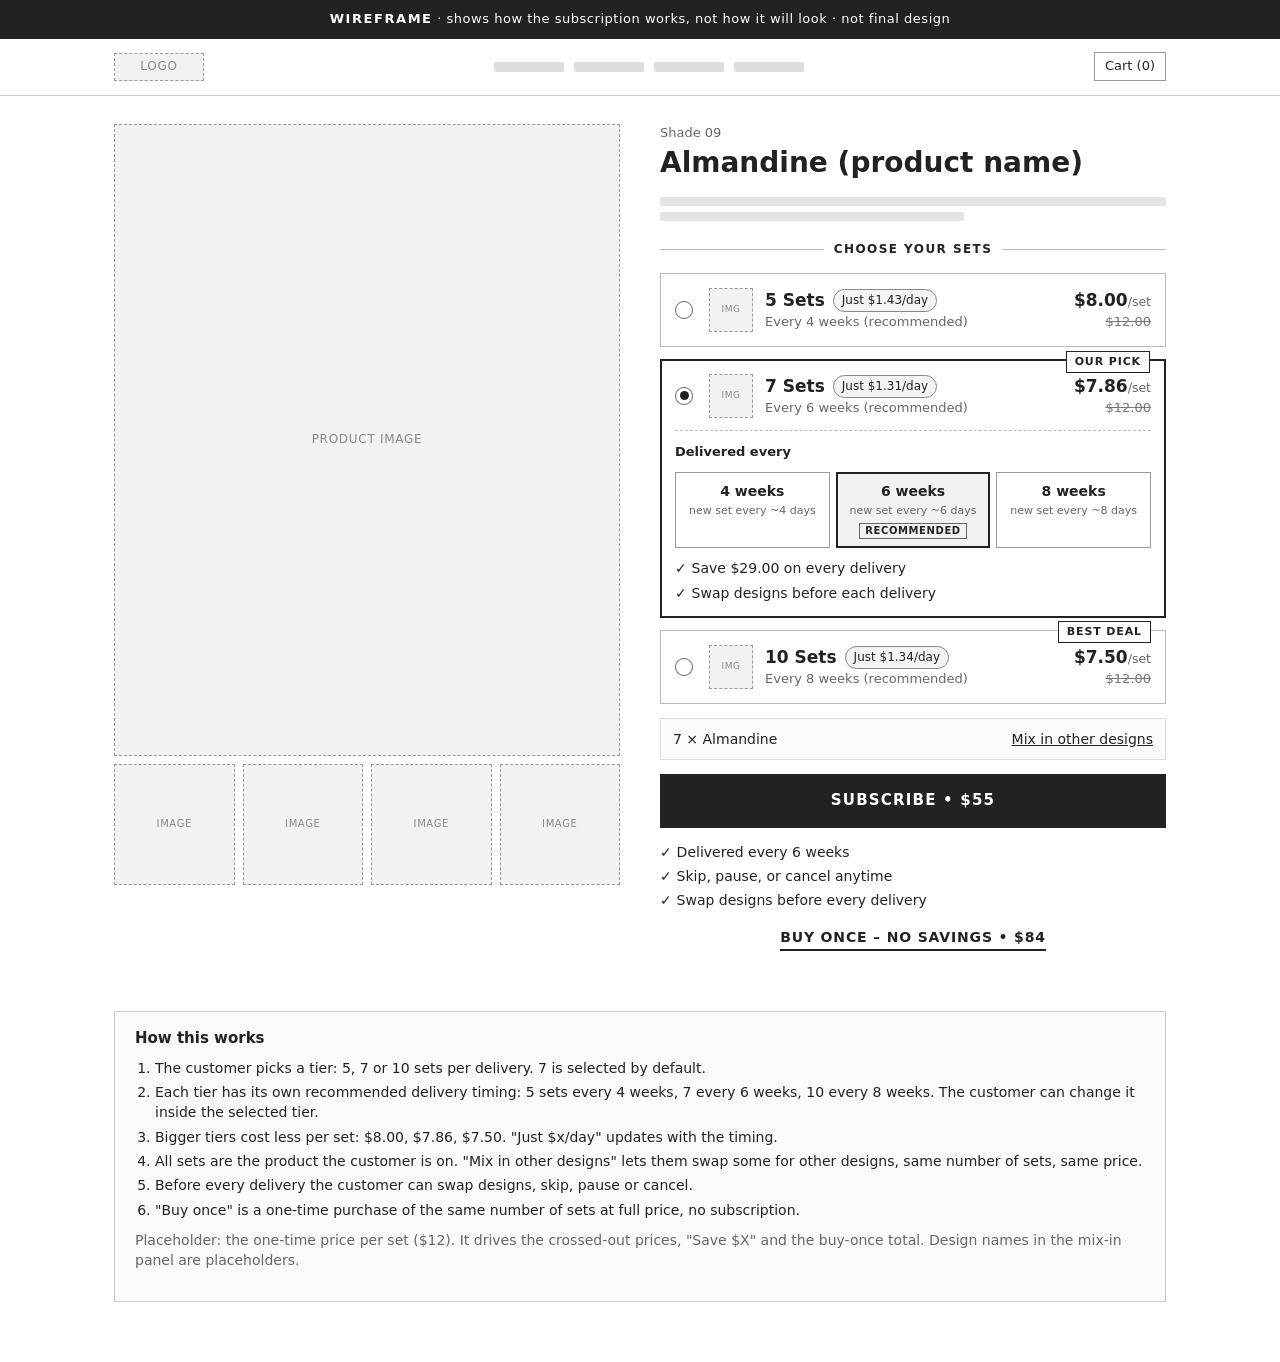
==== index.html @ c5d9d0dd "Subscription wireframe (product page)" ====
<!doctype html>
<html lang="en">
<head>
<meta charset="utf-8">
<meta name="viewport" content="width=device-width, initial-scale=1">
<title>WIREFRAME: Product page subscription (not final design)</title>
<style>
* { box-sizing: border-box; }
body { margin: 0; background: #fff; color: #222; font: 15px/1.45 system-ui, -apple-system, "Segoe UI", Roboto, Arial, sans-serif; }
button { font: inherit; color: inherit; }
.banner { background: #222; color: #fff; text-align: center; padding: 10px 16px; font-size: 13px; letter-spacing: .04em; }
.banner b { letter-spacing: .12em; }
.wrap { max-width: 1100px; margin: 0 auto; padding: 0 24px; }
.hdr { border-bottom: 1px solid #ccc; }
.hdr .wrap { display: flex; justify-content: space-between; align-items: center; height: 56px; }
.box { border: 1px dashed #999; background: #f2f2f2; color: #888; display: grid; place-items: center; font-size: 12px; text-transform: uppercase; letter-spacing: .06em; text-align: center; }
.logo { width: 90px; height: 28px; }
.navs { display: flex; gap: 10px; }
.navs span { width: 70px; height: 10px; background: #ddd; border-radius: 2px; }
.cart { border: 1px solid #999; padding: 4px 10px; font-size: 13px; }

.pdp { display: grid; grid-template-columns: 1fr 1fr; gap: 40px; padding: 28px 0 60px; align-items: start; }
@media (max-width: 860px) { .pdp { grid-template-columns: 1fr; } }
.gallery { display: grid; gap: 8px; }
.main { aspect-ratio: 4 / 5; }
.thumbs { display: grid; grid-template-columns: repeat(4, 1fr); gap: 8px; }
.thumbs .box { aspect-ratio: 1; font-size: 10px; }

.buy { display: grid; gap: 14px; }
.eyebrow { font-size: 13px; color: #666; }
h1 { font-size: 28px; margin: 0; font-weight: 600; }
.lines { display: grid; gap: 6px; }
.lines span { height: 9px; background: #e3e3e3; border-radius: 2px; }
.lines span:last-child { width: 60%; }

.sec { display: flex; align-items: center; gap: 10px; font-size: 12px; font-weight: 700; letter-spacing: .12em; text-transform: uppercase; margin-top: 6px; }
.sec::before, .sec::after { content: ""; flex: 1; height: 1px; background: #bbb; }

.tiers { display: grid; gap: 12px; }
.tier { position: relative; border: 1px solid #bbb; padding: 14px; cursor: pointer; background: #fff; }
.tier[aria-checked="true"] { border: 2px solid #222; padding: 13px; }
.row { display: grid; grid-template-columns: 22px 44px 1fr auto; gap: 12px; align-items: center; }
.radio { width: 18px; height: 18px; border: 1.5px solid #666; border-radius: 50%; display: grid; place-items: center; }
.tier[aria-checked="true"] .radio::after { content: ""; width: 9px; height: 9px; border-radius: 50%; background: #222; }
.thumb { width: 44px; height: 44px; font-size: 9px; }
.title { display: flex; flex-wrap: wrap; align-items: center; gap: 8px; }
.title b { font-size: 17px; }
.pill { font-size: 12px; border: 1px solid #888; padding: 2px 8px; border-radius: 99px; background: #f4f4f4; }
.sub { font-size: 13px; color: #666; }
.price { text-align: right; white-space: nowrap; }
.price b { font-size: 17px; }
.price small { color: #666; }
.price s { display: block; color: #777; font-size: 13px; }
.label { position: absolute; top: -10px; right: 14px; background: #fff; border: 1px solid #222; font-size: 11px; font-weight: 700; letter-spacing: .08em; text-transform: uppercase; padding: 2px 8px; }

.inner { display: none; margin-top: 12px; padding-top: 12px; border-top: 1px dashed #bbb; gap: 10px; }
.tier[aria-checked="true"] .inner { display: grid; }
.inner .lbl { font-size: 13px; font-weight: 600; }
.freqs { display: grid; grid-template-columns: repeat(3, 1fr); gap: 6px; }
.freqs button { border: 1px solid #999; background: #fff; padding: 8px 4px; cursor: pointer; display: grid; gap: 2px; align-content: start; font-size: 14px; font-weight: 600; }
.freqs button[aria-checked="true"] { border: 2px solid #222; background: #f2f2f2; padding: 7px 3px; }
.freqs small { font-size: 11px; font-weight: 400; color: #666; }
.freqs em { font-style: normal; font-size: 10px; font-weight: 700; text-transform: uppercase; letter-spacing: .06em; border: 1px solid #666; justify-self: center; padding: 0 5px; margin-top: 2px; }
.checks { list-style: none; margin: 0; padding: 0; display: grid; gap: 4px; font-size: 14px; }
.checks li::before, .after li::before { content: "✓  "; font-weight: 700; }

.designs { display: flex; justify-content: space-between; align-items: center; gap: 10px; flex-wrap: wrap; font-size: 14px; border: 1px solid #ddd; padding: 10px 12px; background: #fafafa; }
.link { background: none; border: 0; padding: 0; text-decoration: underline; cursor: pointer; font-size: 14px; }
.cta { width: 100%; background: #222; color: #fff; border: 0; padding: 16px; font-size: 15px; font-weight: 700; letter-spacing: .08em; text-transform: uppercase; cursor: pointer; }
.after { list-style: none; margin: 0; padding: 0; display: grid; gap: 4px; font-size: 14px; }
.once { justify-self: center; background: none; border: 0; border-bottom: 2px solid #222; padding: 2px 0; font-size: 14px; font-weight: 700; letter-spacing: .06em; text-transform: uppercase; cursor: pointer; }

/* notes for the client */
.notes { border: 1px solid #ccc; background: #fafafa; padding: 16px 20px; margin: 0 0 60px; font-size: 14px; }
.notes h2 { font-size: 15px; margin: 0 0 8px; }
.notes ol { margin: 0; padding-left: 20px; display: grid; gap: 4px; }
.notes .ph { color: #666; margin-top: 10px; }

/* mix-in panel */
.shade { position: fixed; inset: 0; background: rgba(0,0,0,.35); display: none; z-index: 10; }
.panel { position: fixed; top: 0; right: 0; bottom: 0; width: min(460px, 100%); background: #fff; border-left: 1px solid #999; z-index: 11; display: none; grid-template-rows: auto auto 1fr auto; grid-template-columns: minmax(0, 1fr); }
.open .shade { display: block; }
.open .panel { display: grid; }
.phead { display: flex; justify-content: space-between; align-items: center; padding: 14px 16px; border-bottom: 1px solid #ccc; }
.phead b { font-size: 17px; }
.x { border: 1px solid #999; background: #fff; width: 32px; height: 32px; cursor: pointer; }
.tray { padding: 12px 16px; border-bottom: 1px solid #ccc; display: grid; gap: 6px; font-size: 13px; color: #555; }
.slots { display: grid; gap: 8px 6px; grid-template-columns: repeat(5, minmax(0, 1fr)); }
.slot { display: grid; gap: 3px; min-width: 0; }
.slot .box { aspect-ratio: 1; font-size: 8px; }
.slot span { font-size: 11px; color: #222; text-align: center; white-space: nowrap; overflow: hidden; text-overflow: ellipsis; }
.slot.other .box { border-style: solid; border-color: #222; }
.slot.other span { font-weight: 700; }
.grid { overflow: auto; padding: 14px 16px; display: grid; grid-template-columns: repeat(3, minmax(0, 1fr)); gap: 10px; align-content: start; grid-auto-rows: max-content; }
.card { border: 1px solid #bbb; display: grid; min-width: 0; }
.card.on { border: 2px solid #222; }
.card .box { aspect-ratio: 1; border: 0; border-bottom: 1px dashed #999; font-size: 10px; }
.card .nm { font-size: 13px; font-weight: 600; padding: 6px 8px 0; }
.card .ctl { display: flex; justify-content: space-between; align-items: center; gap: 4px; padding: 6px 8px 8px; }
.card .ctl button { border: 1px solid #999; background: #fff; min-width: 28px; height: 28px; cursor: pointer; font-size: 12px; }
.card .ctl button.add { flex: 1; background: #222; color: #fff; border-color: #222; }
.card .ctl button:disabled { opacity: .35; cursor: not-allowed; }
.pfoot { padding: 12px 16px; border-top: 1px solid #ccc; }
.toast { position: fixed; left: 50%; bottom: 20px; transform: translateX(-50%); background: #222; color: #fff; padding: 10px 16px; font-size: 13px; display: none; z-index: 20; max-width: calc(100% - 32px); text-align: center; }
.toast.on { display: block; }
</style>
</head>
<body>

<div class="banner"><b>WIREFRAME</b> · shows how the subscription works, not how it will look · not final design</div>

<header class="hdr">
  <div class="wrap">
    <div class="box logo">Logo</div>
    <div class="navs"><span></span><span></span><span></span><span></span></div>
    <span class="cart" id="cart">Cart (0)</span>
  </div>
</header>

<main class="wrap">
  <div class="pdp">
    <div class="gallery">
      <div class="box main">Product image</div>
      <div class="thumbs"><div class="box">Image</div><div class="box">Image</div><div class="box">Image</div><div class="box">Image</div></div>
    </div>

    <div class="buy">
      <div>
        <div class="eyebrow">Shade 09</div>
        <h1>Almandine (product name)</h1>
      </div>
      <div class="lines"><span></span><span></span></div>

      <div class="sec">Choose your sets</div>
      <div class="tiers" id="tiers" role="radiogroup" aria-label="Sets per delivery"></div>

      <div class="designs">
        <span id="designsText">7 × Almandine</span>
        <button class="link" type="button" id="openMix">Mix in other designs</button>
      </div>

      <button class="cta" type="button" id="cta">Subscribe • $55</button>
      <ul class="after" id="after"></ul>
      <button class="once" type="button" id="once">Buy once – no savings • $84</button>
    </div>
  </div>

  <section class="notes">
    <h2>How this works</h2>
    <ol>
      <li>The customer picks a tier: 5, 7 or 10 sets per delivery. 7 is selected by default.</li>
      <li>Each tier has its own recommended delivery timing: 5 sets every 4 weeks, 7 every 6 weeks, 10 every 8 weeks. The customer can change it inside the selected tier.</li>
      <li>Bigger tiers cost less per set: $8.00, $7.86, $7.50. "Just $x/day" updates with the timing.</li>
      <li>All sets are the product the customer is on. "Mix in other designs" lets them swap some for other designs, same number of sets, same price.</li>
      <li>Before every delivery the customer can swap designs, skip, pause or cancel.</li>
      <li>"Buy once" is a one-time purchase of the same number of sets at full price, no subscription.</li>
    </ol>
    <p class="ph">Placeholder: the one-time price per set ($12). It drives the crossed-out prices, "Save $X" and the buy-once total. Design names in the mix-in panel are placeholders.</p>
  </section>
</main>

<div class="shade" id="shade"></div>
<aside class="panel" id="panel" aria-label="Mix in other designs">
  <div class="phead"><b id="ptitle">Your 7 sets</b><button class="x" type="button" id="closeMix" aria-label="Close">×</button></div>
  <div class="tray"><div class="slots" id="slots"></div><span id="pnote"></span></div>
  <div class="grid" id="grid"></div>
  <div class="pfoot"><button class="cta" type="button" id="done">Done</button></div>
</aside>
<div class="toast" id="toast" role="status" aria-live="polite"></div>

<script>
const ONE_SET = 12;   /* placeholder one-time price per set */
const TIERS = [
  { n: 5,  price: 40, suggest: 4 },
  { n: 7,  price: 55, suggest: 6, label: "Our pick" },
  { n: 10, price: 75, suggest: 8, label: "Best deal" },
];
const FREQS = [4, 6, 8];
const THIS = "this";
const DESIGNS = [{ id: THIS, name: "Almandine" }].concat(Array.from({ length: 11 }, (_, i) => ({ id: "d" + (i + 1), name: "Design " + (i + 1) })));
const byId = Object.fromEntries(DESIGNS.map(d => [d.id, d]));

const S = { n: 7, freqByN: { 5: 4, 7: 6, 10: 8 }, picks: { [THIS]: 7 } };
const $ = s => document.querySelector(s), $$ = s => [...document.querySelectorAll(s)];
const tier = () => TIERS.find(t => t.n === S.n);
const f = n => S.freqByN[n];
const usd = v => "$" + v.toFixed(2);
const usd0 = v => Number.isInteger(v) ? "$" + v : usd(v);
const count = () => Object.values(S.picks).reduce((a, b) => a + b, 0);
const mixed = () => Object.keys(S.picks).some(id => id !== THIS);

function fitPicks() {
  let diff = S.n - count();
  if (diff > 0) S.picks[THIS] = (S.picks[THIS] || 0) + diff;
  for (const id of Object.keys(S.picks).filter(id => id !== THIS).reverse().concat(THIS)) {
    while (diff < 0 && S.picks[id] > 0) { S.picks[id]--; diff++; }
    if (!S.picks[id]) delete S.picks[id];
  }
}

function render() {
  $("#tiers").innerHTML = TIERS.map(x => {
    const fr = f(x.n), on = x.n === S.n;
    return `<div class="tier" role="radio" tabindex="0" aria-checked="${on}" data-n="${x.n}">
      ${x.label ? `<span class="label">${x.label}</span>` : ""}
      <div class="row">
        <span class="radio"></span>
        <div class="box thumb">img</div>
        <div>
          <div class="title"><b>${x.n} Sets</b><span class="pill">Just ${usd(x.price / (fr * 7))}/day</span></div>
          <div class="sub">Every ${fr} weeks${fr === x.suggest ? " (recommended)" : ""}</div>
        </div>
        <div class="price"><b>${usd(x.price / x.n)}</b><small>/set</small><s>${usd(ONE_SET)}</s></div>
      </div>
      <div class="inner">
        <div class="lbl">Delivered every</div>
        <div class="freqs" role="radiogroup" aria-label="Delivery frequency">${FREQS.map(v => `<button type="button" role="radio" aria-checked="${v === fr}" data-f="${v}">${v} weeks<small>new set every ~${Math.round(v * 7 / x.n)} days</small>${v === x.suggest ? "<em>Recommended</em>" : ""}</button>`).join("")}</div>
        <ul class="checks"><li>Save ${usd(ONE_SET * x.n - x.price)} on every delivery</li><li>Swap designs before each delivery</li></ul>
      </div>
    </div>`;
  }).join("");
  $$(".tier").forEach(el => {
    const pick = () => { if (+el.dataset.n !== S.n) { S.n = +el.dataset.n; fitPicks(); render(); } };
    el.onclick = pick;
    el.onkeydown = e => { if ((e.key === "Enter" || e.key === " ") && e.target === el) { e.preventDefault(); pick(); } };
  });
  $$("[data-f]").forEach(b => b.onclick = e => { e.stopPropagation(); S.freqByN[S.n] = +b.dataset.f; render(); });

  $("#designsText").textContent = mixed() ? Object.entries(S.picks).map(([id, q]) => `${q} × ${byId[id].name}`).join(", ") : `${S.n} × Almandine`;
  $("#openMix").textContent = mixed() ? "Change designs" : "Mix in other designs";
  $("#cta").textContent = `Subscribe • ${usd0(tier().price)}`;
  $("#after").innerHTML = `<li>Delivered every ${f(S.n)} weeks</li><li>Skip, pause, or cancel anytime</li><li>Swap designs before every delivery</li>`;
  $("#once").textContent = `Buy once – no savings • ${usd0(ONE_SET * S.n)}`;
  renderPanel();
}

function renderPanel() {
  const flat = Object.entries(S.picks).flatMap(([id, q]) => Array(q).fill(id));
  $("#slots").style.setProperty("--n", S.n);
  $("#slots").innerHTML = flat.map(id => `<div class="slot ${id === THIS ? "" : "other"}" title="${byId[id].name}"><div class="box">img</div><span>${byId[id].name}</span></div>`).join("");
  $("#ptitle").textContent = `Your ${S.n} sets`;
  $("#pnote").textContent = `Swap some Almandine for other designs. Still ${S.n} sets, same price.`;
  $("#done").textContent = `Done • ${S.n} sets, ${usd0(tier().price)}`;
  const left = S.picks[THIS] || 0;
  $("#grid").innerHTML = DESIGNS.map(d => {
    const q = S.picks[d.id] || 0;
    const ctl = d.id === THIS
      ? `<span style="font-size:11px;color:#666">This product · fills the rest (${q})</span>`
      : q ? `<button type="button" data-m="${d.id}" aria-label="Remove one">−</button><b>${q}</b><button type="button" data-p="${d.id}" ${left ? "" : "disabled"} aria-label="Add one">+</button>`
          : `<button type="button" class="add" data-p="${d.id}" ${left ? "" : "disabled"}>Swap in</button>`;
    return `<div class="card ${q ? "on" : ""}"><div class="box">Design image</div><div class="nm">${d.name}</div><div class="ctl">${ctl}</div></div>`;
  }).join("");
  $$("[data-p]").forEach(b => b.onclick = () => { if (S.picks[THIS] > 0) { S.picks[THIS]--; if (!S.picks[THIS]) delete S.picks[THIS]; S.picks[b.dataset.p] = (S.picks[b.dataset.p] || 0) + 1; render(); } });
  $$("[data-m]").forEach(b => b.onclick = () => { const id = b.dataset.m; S.picks[id]--; if (!S.picks[id]) delete S.picks[id]; S.picks[THIS] = (S.picks[THIS] || 0) + 1; render(); });
}

const open = () => document.body.classList.add("open"), close = () => document.body.classList.remove("open");
$("#openMix").onclick = open; $("#closeMix").onclick = close; $("#shade").onclick = close; $("#done").onclick = close;
document.addEventListener("keydown", e => { if (e.key === "Escape") close(); });

let tt; const toast = m => { const t = $("#toast"); t.textContent = m; t.classList.add("on"); clearTimeout(tt); tt = setTimeout(() => t.classList.remove("on"), 3000); };
$("#cta").onclick = () => { $("#cart").textContent = "Cart (1)"; toast(`Subscription added: ${$("#designsText").textContent}, every ${f(S.n)} weeks, ${usd0(tier().price)} per delivery.`); };
$("#once").onclick = () => { $("#cart").textContent = "Cart (1)"; toast(`One-time purchase added: ${S.n} sets, ${usd0(ONE_SET * S.n)}.`); };

render();
</script>
</body>
</html>
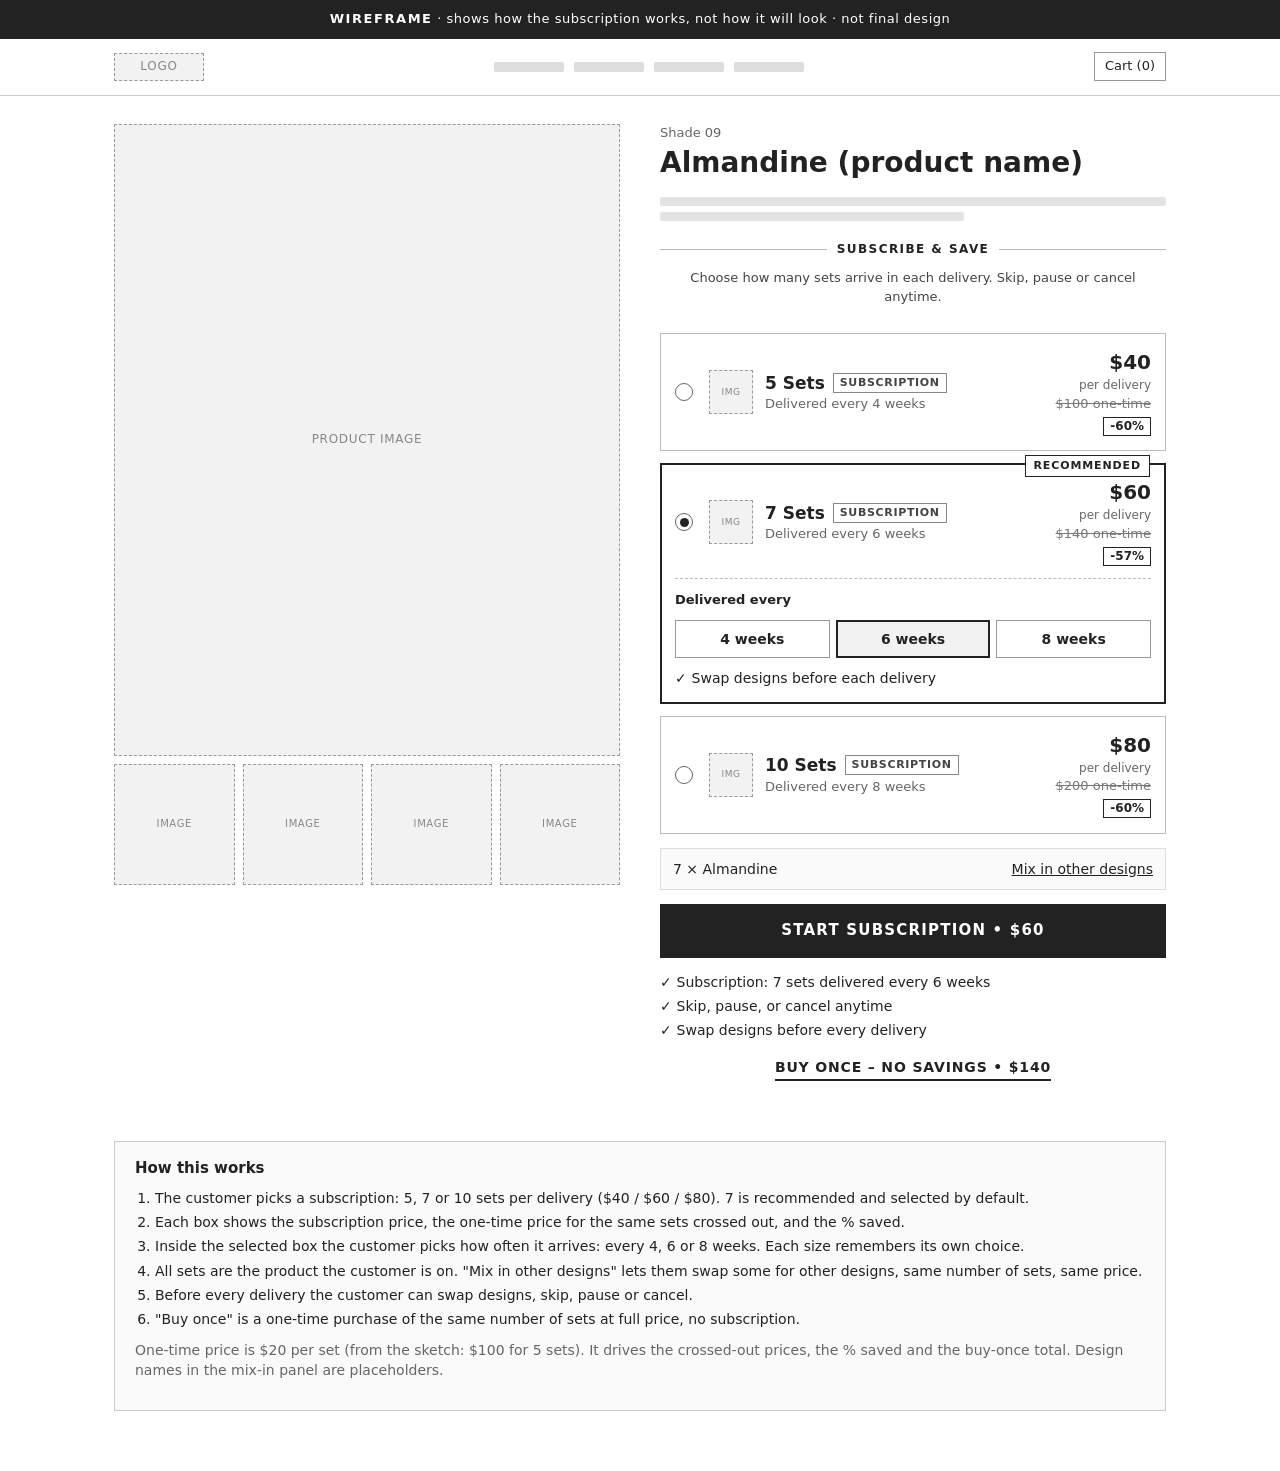
==== commit ee0dc439: "Apply client feedback: bundle totals with one-time price and % off, recommended on 7 sets, clearer s" ====
--- a/index.html
+++ b/index.html
@@ -48,9 +48,13 @@
 .pill { font-size: 12px; border: 1px solid #888; padding: 2px 8px; border-radius: 99px; background: #f4f4f4; }
 .sub { font-size: 13px; color: #666; }
 .price { text-align: right; white-space: nowrap; }
-.price b { font-size: 17px; }
+.price b { font-size: 20px; }
 .price small { color: #666; }
 .price s { display: block; color: #777; font-size: 13px; }
+.price .per { display: block; font-size: 12px; color: #666; }
+.off { display: inline-block; margin-top: 3px; font-size: 12px; font-weight: 700; border: 1px solid #222; padding: 0 6px; }
+.subnote { font-size: 13px; color: #444; text-align: center; margin-top: -4px; }
+.tag { font-size: 11px; font-weight: 700; letter-spacing: .06em; text-transform: uppercase; border: 1px solid #888; padding: 1px 6px; color: #444; }
 .label { position: absolute; top: -10px; right: 14px; background: #fff; border: 1px solid #222; font-size: 11px; font-weight: 700; letter-spacing: .08em; text-transform: uppercase; padding: 2px 8px; }
 
 .inner { display: none; margin-top: 12px; padding-top: 12px; border-top: 1px dashed #bbb; gap: 10px; }
@@ -131,7 +135,8 @@
       </div>
       <div class="lines"><span></span><span></span></div>
 
-      <div class="sec">Choose your sets</div>
+      <div class="sec">Subscribe &amp; save</div>
+      <p class="subnote">Choose how many sets arrive in each delivery. Skip, pause or cancel anytime.</p>
       <div class="tiers" id="tiers" role="radiogroup" aria-label="Sets per delivery"></div>
 
       <div class="designs">
@@ -139,23 +144,23 @@
         <button class="link" type="button" id="openMix">Mix in other designs</button>
       </div>
 
-      <button class="cta" type="button" id="cta">Subscribe • $55</button>
+      <button class="cta" type="button" id="cta">Start subscription • $60</button>
       <ul class="after" id="after"></ul>
-      <button class="once" type="button" id="once">Buy once – no savings • $84</button>
+      <button class="once" type="button" id="once">Buy once – no savings • $140</button>
     </div>
   </div>
 
   <section class="notes">
     <h2>How this works</h2>
     <ol>
-      <li>The customer picks a tier: 5, 7 or 10 sets per delivery. 7 is selected by default.</li>
-      <li>Each tier has its own recommended delivery timing: 5 sets every 4 weeks, 7 every 6 weeks, 10 every 8 weeks. The customer can change it inside the selected tier.</li>
-      <li>Bigger tiers cost less per set: $8.00, $7.86, $7.50. "Just $x/day" updates with the timing.</li>
+      <li>The customer picks a subscription: 5, 7 or 10 sets per delivery ($40 / $60 / $80). 7 is recommended and selected by default.</li>
+      <li>Each box shows the subscription price, the one-time price for the same sets crossed out, and the % saved.</li>
+      <li>Inside the selected box the customer picks how often it arrives: every 4, 6 or 8 weeks. Each size remembers its own choice.</li>
       <li>All sets are the product the customer is on. "Mix in other designs" lets them swap some for other designs, same number of sets, same price.</li>
       <li>Before every delivery the customer can swap designs, skip, pause or cancel.</li>
       <li>"Buy once" is a one-time purchase of the same number of sets at full price, no subscription.</li>
     </ol>
-    <p class="ph">Placeholder: the one-time price per set ($12). It drives the crossed-out prices, "Save $X" and the buy-once total. Design names in the mix-in panel are placeholders.</p>
+    <p class="ph">One-time price is $20 per set (from the sketch: $100 for 5 sets). It drives the crossed-out prices, the % saved and the buy-once total. Design names in the mix-in panel are placeholders.</p>
   </section>
 </main>
 
@@ -169,11 +174,11 @@
 <div class="toast" id="toast" role="status" aria-live="polite"></div>
 
 <script>
-const ONE_SET = 12;   /* placeholder one-time price per set */
+const ONE_SET = 20;   /* one-time price per set */
 const TIERS = [
-  { n: 5,  price: 40, suggest: 4 },
-  { n: 7,  price: 55, suggest: 6, label: "Our pick" },
-  { n: 10, price: 75, suggest: 8, label: "Best deal" },
+  { n: 5,  price: 40 },
+  { n: 7,  price: 60, label: "Recommended" },
+  { n: 10, price: 80 },
 ];
 const FREQS = [4, 6, 8];
 const THIS = "this";
@@ -207,15 +212,15 @@
         <span class="radio"></span>
         <div class="box thumb">img</div>
         <div>
-          <div class="title"><b>${x.n} Sets</b><span class="pill">Just ${usd(x.price / (fr * 7))}/day</span></div>
-          <div class="sub">Every ${fr} weeks${fr === x.suggest ? " (recommended)" : ""}</div>
+          <div class="title"><b>${x.n} Sets</b><span class="tag">Subscription</span></div>
+          <div class="sub">Delivered every ${fr} weeks</div>
         </div>
-        <div class="price"><b>${usd(x.price / x.n)}</b><small>/set</small><s>${usd(ONE_SET)}</s></div>
+        <div class="price"><b>${usd0(x.price)}</b><span class="per">per delivery</span><s>${usd0(ONE_SET * x.n)} one-time</s><span class="off">-${Math.round((1 - x.price / (ONE_SET * x.n)) * 100)}%</span></div>
       </div>
       <div class="inner">
         <div class="lbl">Delivered every</div>
-        <div class="freqs" role="radiogroup" aria-label="Delivery frequency">${FREQS.map(v => `<button type="button" role="radio" aria-checked="${v === fr}" data-f="${v}">${v} weeks<small>new set every ~${Math.round(v * 7 / x.n)} days</small>${v === x.suggest ? "<em>Recommended</em>" : ""}</button>`).join("")}</div>
-        <ul class="checks"><li>Save ${usd(ONE_SET * x.n - x.price)} on every delivery</li><li>Swap designs before each delivery</li></ul>
+        <div class="freqs" role="radiogroup" aria-label="Delivery frequency">${FREQS.map(v => `<button type="button" role="radio" aria-checked="${v === fr}" data-f="${v}">${v} weeks</button>`).join("")}</div>
+        <ul class="checks"><li>Swap designs before each delivery</li></ul>
       </div>
     </div>`;
   }).join("");
@@ -228,8 +233,8 @@
 
   $("#designsText").textContent = mixed() ? Object.entries(S.picks).map(([id, q]) => `${q} × ${byId[id].name}`).join(", ") : `${S.n} × Almandine`;
   $("#openMix").textContent = mixed() ? "Change designs" : "Mix in other designs";
-  $("#cta").textContent = `Subscribe • ${usd0(tier().price)}`;
-  $("#after").innerHTML = `<li>Delivered every ${f(S.n)} weeks</li><li>Skip, pause, or cancel anytime</li><li>Swap designs before every delivery</li>`;
+  $("#cta").textContent = `Start subscription • ${usd0(tier().price)}`;
+  $("#after").innerHTML = `<li>Subscription: ${S.n} sets delivered every ${f(S.n)} weeks</li><li>Skip, pause, or cancel anytime</li><li>Swap designs before every delivery</li>`;
   $("#once").textContent = `Buy once – no savings • ${usd0(ONE_SET * S.n)}`;
   renderPanel();
 }
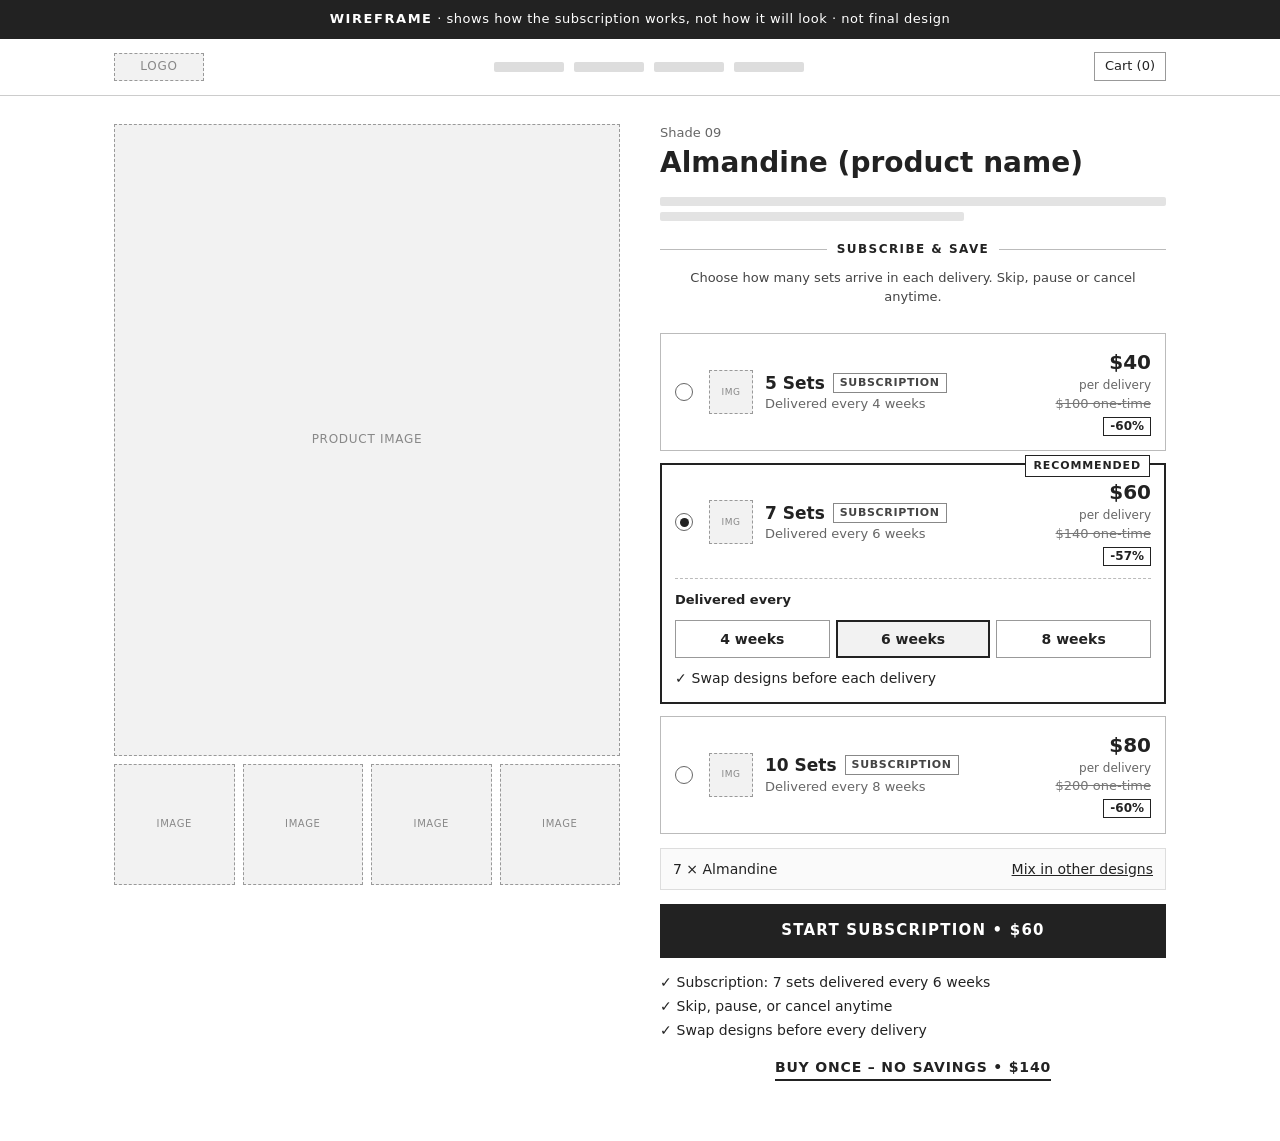
==== commit a4010bf1: "Remove 'How this works' notes" ====
--- a/index.html
+++ b/index.html
@@ -150,18 +150,6 @@
     </div>
   </div>
 
-  <section class="notes">
-    <h2>How this works</h2>
-    <ol>
-      <li>The customer picks a subscription: 5, 7 or 10 sets per delivery ($40 / $60 / $80). 7 is recommended and selected by default.</li>
-      <li>Each box shows the subscription price, the one-time price for the same sets crossed out, and the % saved.</li>
-      <li>Inside the selected box the customer picks how often it arrives: every 4, 6 or 8 weeks. Each size remembers its own choice.</li>
-      <li>All sets are the product the customer is on. "Mix in other designs" lets them swap some for other designs, same number of sets, same price.</li>
-      <li>Before every delivery the customer can swap designs, skip, pause or cancel.</li>
-      <li>"Buy once" is a one-time purchase of the same number of sets at full price, no subscription.</li>
-    </ol>
-    <p class="ph">One-time price is $20 per set (from the sketch: $100 for 5 sets). It drives the crossed-out prices, the % saved and the buy-once total. Design names in the mix-in panel are placeholders.</p>
-  </section>
 </main>
 
 <div class="shade" id="shade"></div>
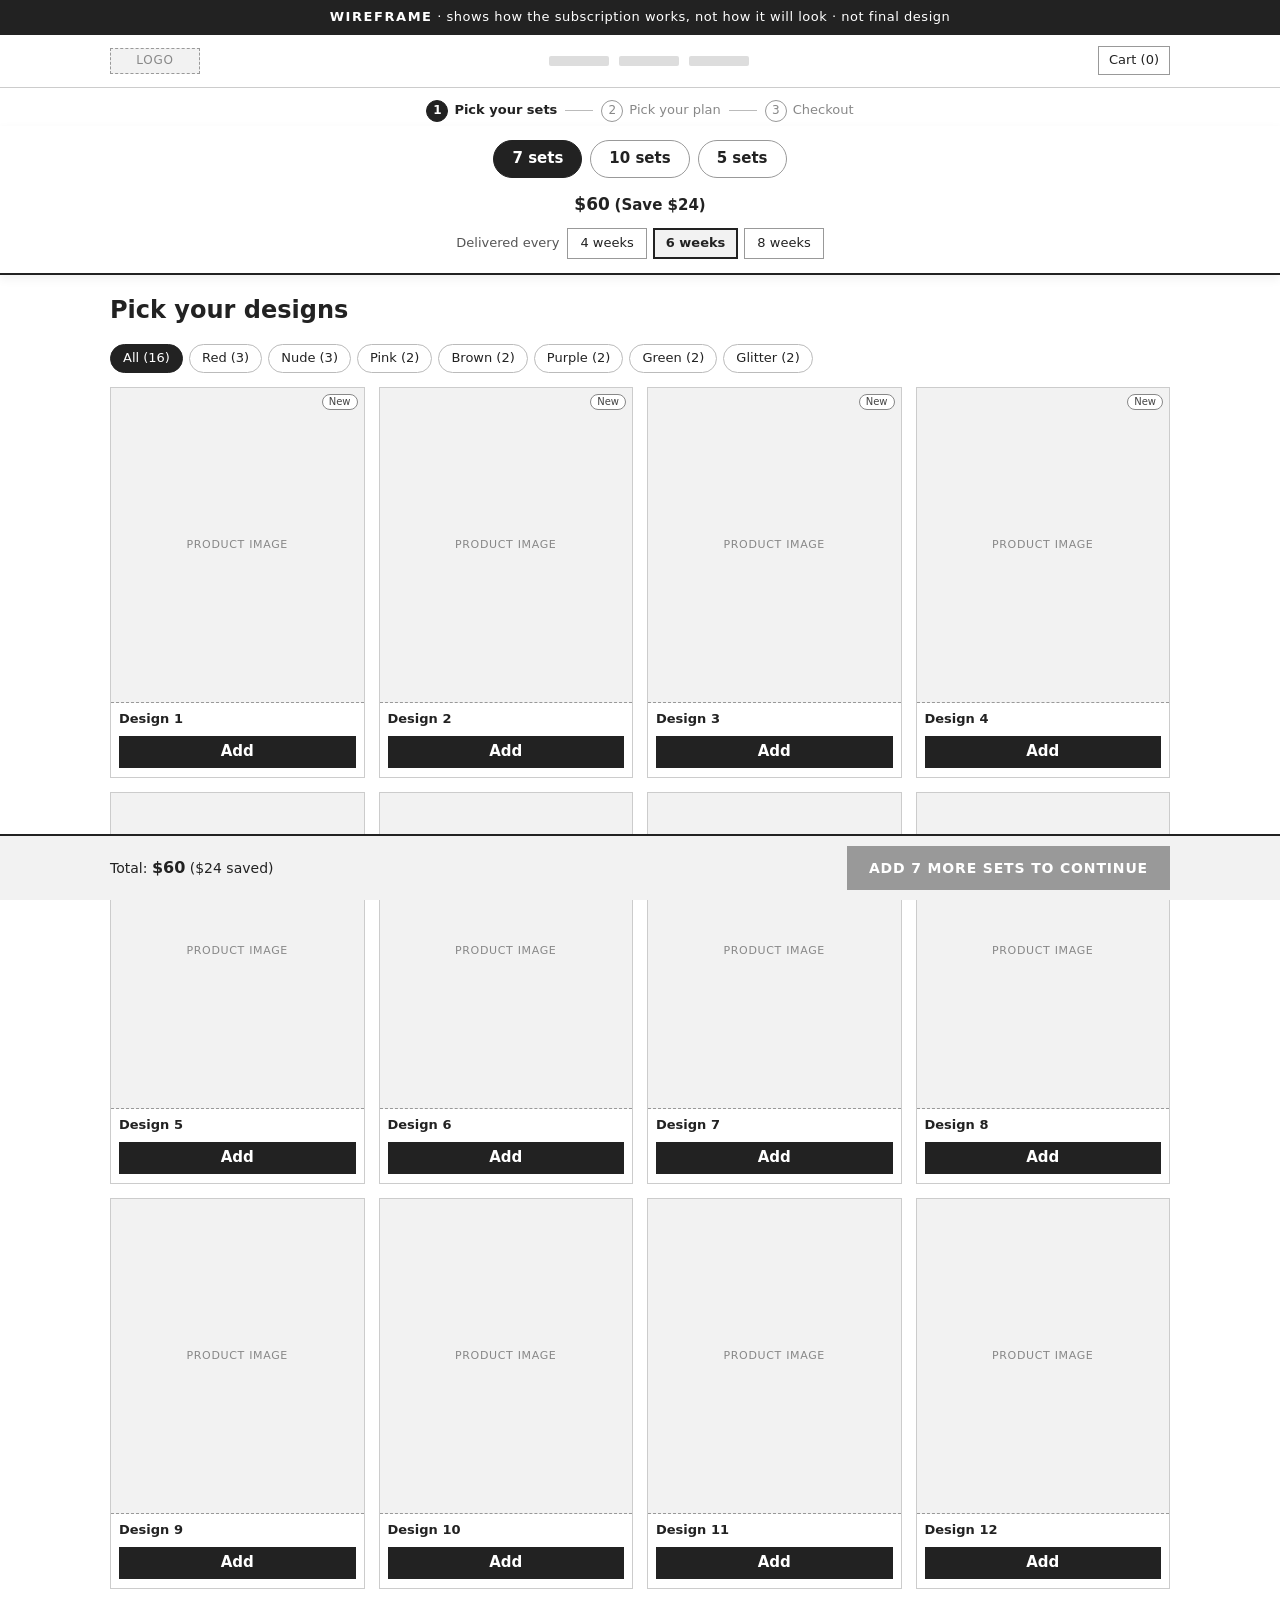
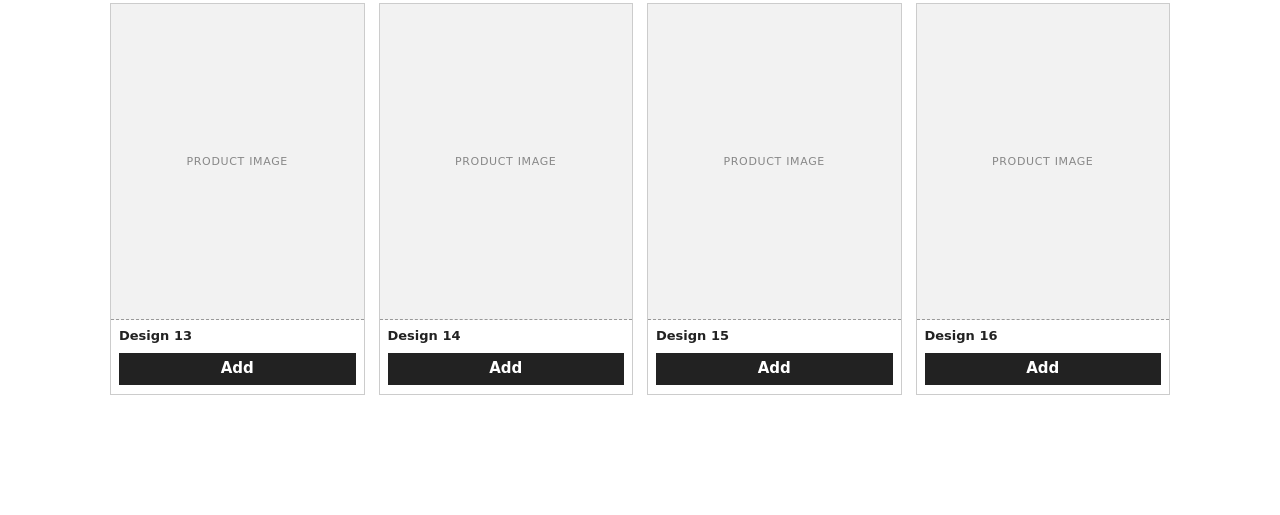
==== commit 7e27d28c: "Subscription flow v2: all designs grid with sticky set picker, then plan step Co-Authored-By: Claude" ====
--- a/index.html
+++ b/index.html
@@ -3,110 +3,137 @@
 <head>
 <meta charset="utf-8">
 <meta name="viewport" content="width=device-width, initial-scale=1">
-<title>WIREFRAME: Product page subscription (not final design)</title>
+<title>WIREFRAME: Subscription flow (not final design)</title>
 <style>
 * { box-sizing: border-box; }
 body { margin: 0; background: #fff; color: #222; font: 15px/1.45 system-ui, -apple-system, "Segoe UI", Roboto, Arial, sans-serif; }
 button { font: inherit; color: inherit; }
-.banner { background: #222; color: #fff; text-align: center; padding: 10px 16px; font-size: 13px; letter-spacing: .04em; }
+.banner { background: #222; color: #fff; text-align: center; padding: 8px 16px; font-size: 13px; letter-spacing: .04em; }
 .banner b { letter-spacing: .12em; }
-.wrap { max-width: 1100px; margin: 0 auto; padding: 0 24px; }
-.hdr { border-bottom: 1px solid #ccc; }
-.hdr .wrap { display: flex; justify-content: space-between; align-items: center; height: 56px; }
+.wrap { max-width: 1100px; margin: 0 auto; padding: 0 20px; }
+.hdr { border-bottom: 1px solid #ccc; background: #fff; }
+.hdr .wrap { display: flex; justify-content: space-between; align-items: center; height: 52px; gap: 12px; }
 .box { border: 1px dashed #999; background: #f2f2f2; color: #888; display: grid; place-items: center; font-size: 12px; text-transform: uppercase; letter-spacing: .06em; text-align: center; }
-.logo { width: 90px; height: 28px; }
+.logo { width: 90px; height: 26px; }
 .navs { display: flex; gap: 10px; }
-.navs span { width: 70px; height: 10px; background: #ddd; border-radius: 2px; }
+.navs span { width: 60px; height: 10px; background: #ddd; border-radius: 2px; }
+@media (max-width: 600px) { .navs { display: none; } }
 .cart { border: 1px solid #999; padding: 4px 10px; font-size: 13px; }
 
-.pdp { display: grid; grid-template-columns: 1fr 1fr; gap: 40px; padding: 28px 0 60px; align-items: start; }
-@media (max-width: 860px) { .pdp { grid-template-columns: 1fr; } }
-.gallery { display: grid; gap: 8px; }
-.main { aspect-ratio: 4 / 5; }
-.thumbs { display: grid; grid-template-columns: repeat(4, 1fr); gap: 8px; }
-.thumbs .box { aspect-ratio: 1; font-size: 10px; }
-
-.buy { display: grid; gap: 14px; }
-.eyebrow { font-size: 13px; color: #666; }
-h1 { font-size: 28px; margin: 0; font-weight: 600; }
-.lines { display: grid; gap: 6px; }
-.lines span { height: 9px; background: #e3e3e3; border-radius: 2px; }
-.lines span:last-child { width: 60%; }
-
-.sec { display: flex; align-items: center; gap: 10px; font-size: 12px; font-weight: 700; letter-spacing: .12em; text-transform: uppercase; margin-top: 6px; }
-.sec::before, .sec::after { content: ""; flex: 1; height: 1px; background: #bbb; }
-
-.tiers { display: grid; gap: 12px; }
-.tier { position: relative; border: 1px solid #bbb; padding: 14px; cursor: pointer; background: #fff; }
-.tier[aria-checked="true"] { border: 2px solid #222; padding: 13px; }
-.row { display: grid; grid-template-columns: 22px 44px 1fr auto; gap: 12px; align-items: center; }
+
+.steps { display: flex; justify-content: center; gap: 8px; padding: 12px 0 4px; font-size: 13px; color: #888; }
+.steps span { display: flex; align-items: center; gap: 6px; }
+.steps span + span::before { content: ""; width: 28px; height: 1px; background: #bbb; margin-right: 2px; }
+.steps i { font-style: normal; width: 22px; height: 22px; border: 1px solid #999; border-radius: 50%; display: grid; place-items: center; font-size: 12px; }
+.steps .on { color: #222; font-weight: 700; }
+.steps .on i { background: #222; color: #fff; border-color: #222; }
+.steps .done i { background: #ddd; }
+
+
+.picker { position: sticky; top: 0; z-index: 5; background: #fff; border-bottom: 2px solid #222; box-shadow: 0 4px 10px rgba(0,0,0,.06); }
+.picker .wrap { display: grid; gap: 12px; padding-top: 14px; padding-bottom: 14px; }
+.tabs { display: flex; justify-content: center; gap: 8px; }
+.tabs button { position: relative; border: 1px solid #999; background: #fff; border-radius: 99px; padding: 7px 18px; cursor: pointer; font-weight: 600; }
+.tabs button[aria-checked="true"] { background: #222; color: #fff; border-color: #222; }
+.pline { text-align: center; font-size: 15px; margin-top: 2px; }
+.pline b { font-size: 17px; }
+.pline .save { font-weight: 700; }
+.mid { display: flex; justify-content: center; align-items: center; gap: 16px; }
+.freqs { display: flex; gap: 6px; align-items: center; flex: none; }
+.freqs .lbl { font-size: 13px; color: #555; margin-right: 2px; }
+.freqs button { border: 1px solid #999; background: #fff; padding: 5px 12px; cursor: pointer; font-size: 13px; }
+.freqs button[aria-checked="true"] { border: 2px solid #222; background: #f2f2f2; padding: 4px 11px; font-weight: 700; }
+.slots { display: flex; flex-wrap: wrap; justify-content: center; gap: 12px; }
+@media (max-width: 700px) {
+  .slots { display: grid; grid-template-columns: repeat(var(--cols), minmax(0, 1fr)); gap: 5px; }
+  .slot { width: auto; }
+  .slot .sq { width: 100%; height: auto; aspect-ratio: 1; }
+  .mid { justify-content: center; }
+  .picker .wrap { gap: 7px; padding-top: 10px; padding-bottom: 8px; }
+  .tabs button { padding: 5px 14px; }
+  .freqs { justify-content: center; }
+  .freqs button { padding: 4px 9px; }
+  .freqs button[aria-checked="true"] { padding: 3px 8px; }
+  .steps { font-size: 12px; gap: 4px; }
+  .steps span + span::before { width: 12px; }
+}
+.slot { display: grid; gap: 4px; width: 64px; min-width: 0; }
+.slot .sq { position: relative; width: 64px; height: 64px; border: 1px dashed #999; background: #fafafa; display: grid; place-items: center; font-size: 20px; color: #999; }
+.slot.full .sq { border: 1px solid #222; background: #e9e9e9; color: #555; font-size: 9px; text-transform: uppercase; letter-spacing: .04em; cursor: pointer; }
+.slot .rm { position: absolute; top: -7px; right: -7px; width: 18px; height: 18px; border-radius: 50%; border: 1px solid #222; background: #fff; font-size: 11px; line-height: 1; display: grid; place-items: center; padding: 0; cursor: pointer; }
+.slot span { font-size: 11px; text-align: center; white-space: nowrap; overflow: hidden; text-overflow: ellipsis; color: #666; }
+.slot.full span { color: #222; font-weight: 600; }
+.slot.pop .sq { outline: 3px solid #222; outline-offset: 1px; }
+
+
+.intro { padding: 18px 0 6px; }
+.intro h1 { margin: 0; font-size: 24px; font-weight: 600; }
+.intro p { margin: 2px 0 0; color: #666; font-size: 14px; }
+.filters { display: flex; gap: 6px; flex-wrap: wrap; padding: 10px 0 14px; }
+.filters button { border: 1px solid #bbb; background: #fff; border-radius: 99px; padding: 4px 12px; font-size: 13px; cursor: pointer; }
+.filters button[aria-pressed="true"] { border-color: #222; background: #222; color: #fff; }
+.grid { display: grid; grid-template-columns: repeat(4, minmax(0, 1fr)); gap: 14px; padding-bottom: 120px; }
+@media (max-width: 700px) { .grid { grid-template-columns: repeat(2, minmax(0, 1fr)); gap: 10px; } }
+.card { border: 1px solid #ccc; display: grid; min-width: 0; }
+.card .img { position: relative; aspect-ratio: 4 / 5; border: 0; border-bottom: 1px dashed #999; font-size: 11px; padding: 6px; }
+.card .img .b { display: block; }
+.card .img .h { display: none; }
+.card:hover .img .b { display: none; }
+.card:hover .img .h { display: block; }
+.card .new { position: absolute; top: 6px; right: 6px; font-size: 10px; border: 1px solid #888; background: #fff; padding: 0 6px; border-radius: 99px; text-transform: none; letter-spacing: 0; color: #444; }
+.card .nm { font-size: 13px; font-weight: 600; padding: 7px 8px 0; }
+.card .ctl { display: flex; justify-content: space-between; align-items: center; gap: 4px; padding: 7px 8px 9px; }
+.card .ctl button { border: 1px solid #999; background: #fff; min-width: 34px; height: 32px; cursor: pointer; }
+.card .ctl button.add { flex: 1; background: #222; color: #fff; border-color: #222; font-weight: 600; }
+.card .ctl button:disabled { opacity: .35; cursor: not-allowed; }
+
+
+.bar { position: fixed; left: 0; right: 0; bottom: 0; z-index: 6; background: #f2f2f2; border-top: 2px solid #222; }
+.bar .wrap { display: flex; justify-content: space-between; align-items: center; gap: 12px; height: 64px; }
+.bar .tot { font-size: 14px; }
+.bar .tot b { font-size: 16px; }
+.btn { background: #222; color: #fff; border: 0; padding: 12px 22px; font-weight: 700; letter-spacing: .06em; text-transform: uppercase; cursor: pointer; font-size: 14px; }
+.btn:disabled { background: #999; cursor: not-allowed; }
+.btn.ghost { background: #fff; color: #222; border: 1px solid #222; }
+
+
+.plan { max-width: 620px; margin: 0 auto; padding: 18px 20px 120px; display: grid; gap: 14px; }
+.plan h1 { text-align: center; font-size: 24px; margin: 0; font-weight: 600; }
+.opt { position: relative; border: 1px solid #bbb; padding: 14px; cursor: pointer; background: #fff; display: grid; gap: 12px; }
+.opt[aria-checked="true"] { border: 2px solid #222; padding: 13px; }
+.opt .label { position: absolute; top: -10px; right: 14px; background: #fff; border: 1px solid #222; font-size: 11px; font-weight: 700; letter-spacing: .08em; text-transform: uppercase; padding: 2px 8px; }
+.orow { display: grid; grid-template-columns: 22px 44px 1fr auto; gap: 12px; align-items: center; }
 .radio { width: 18px; height: 18px; border: 1.5px solid #666; border-radius: 50%; display: grid; place-items: center; }
-.tier[aria-checked="true"] .radio::after { content: ""; width: 9px; height: 9px; border-radius: 50%; background: #222; }
+.opt[aria-checked="true"] .radio::after { content: ""; width: 9px; height: 9px; border-radius: 50%; background: #222; }
 .thumb { width: 44px; height: 44px; font-size: 9px; }
-.title { display: flex; flex-wrap: wrap; align-items: center; gap: 8px; }
-.title b { font-size: 17px; }
-.pill { font-size: 12px; border: 1px solid #888; padding: 2px 8px; border-radius: 99px; background: #f4f4f4; }
+.ttl { display: flex; flex-wrap: wrap; align-items: center; gap: 8px; }
+.ttl b { font-size: 17px; }
+.tag { font-size: 11px; font-weight: 700; letter-spacing: .06em; text-transform: uppercase; border: 1px solid #888; padding: 1px 6px; color: #444; }
 .sub { font-size: 13px; color: #666; }
-.price { text-align: right; white-space: nowrap; }
+.price { text-align: right; white-space: nowrap; display: grid; gap: 3px; justify-items: end; }
 .price b { font-size: 20px; }
-.price small { color: #666; }
-.price s { display: block; color: #777; font-size: 13px; }
-.price .per { display: block; font-size: 12px; color: #666; }
-.off { display: inline-block; margin-top: 3px; font-size: 12px; font-weight: 700; border: 1px solid #222; padding: 0 6px; }
-.subnote { font-size: 13px; color: #444; text-align: center; margin-top: -4px; }
-.tag { font-size: 11px; font-weight: 700; letter-spacing: .06em; text-transform: uppercase; border: 1px solid #888; padding: 1px 6px; color: #444; }
-.label { position: absolute; top: -10px; right: 14px; background: #fff; border: 1px solid #222; font-size: 11px; font-weight: 700; letter-spacing: .08em; text-transform: uppercase; padding: 2px 8px; }
-
-.inner { display: none; margin-top: 12px; padding-top: 12px; border-top: 1px dashed #bbb; gap: 10px; }
-.tier[aria-checked="true"] .inner { display: grid; }
-.inner .lbl { font-size: 13px; font-weight: 600; }
-.freqs { display: grid; grid-template-columns: repeat(3, 1fr); gap: 6px; }
-.freqs button { border: 1px solid #999; background: #fff; padding: 8px 4px; cursor: pointer; display: grid; gap: 2px; align-content: start; font-size: 14px; font-weight: 600; }
-.freqs button[aria-checked="true"] { border: 2px solid #222; background: #f2f2f2; padding: 7px 3px; }
-.freqs small { font-size: 11px; font-weight: 400; color: #666; }
-.freqs em { font-style: normal; font-size: 10px; font-weight: 700; text-transform: uppercase; letter-spacing: .06em; border: 1px solid #666; justify-self: center; padding: 0 5px; margin-top: 2px; }
+.price s { color: #777; font-size: 14px; }
+.chip { font-size: 12px; font-weight: 700; border: 1px solid #222; padding: 1px 7px; }
+.inner { display: none; border-top: 1px dashed #bbb; padding-top: 12px; gap: 10px; }
+.opt[aria-checked="true"] .inner { display: grid; }
+.inner select { font: inherit; padding: 8px; border: 1px solid #999; background: #fff; width: 100%; }
 .checks { list-style: none; margin: 0; padding: 0; display: grid; gap: 4px; font-size: 14px; }
-.checks li::before, .after li::before { content: "✓  "; font-weight: 700; }
-
-.designs { display: flex; justify-content: space-between; align-items: center; gap: 10px; flex-wrap: wrap; font-size: 14px; border: 1px solid #ddd; padding: 10px 12px; background: #fafafa; }
-.link { background: none; border: 0; padding: 0; text-decoration: underline; cursor: pointer; font-size: 14px; }
-.cta { width: 100%; background: #222; color: #fff; border: 0; padding: 16px; font-size: 15px; font-weight: 700; letter-spacing: .08em; text-transform: uppercase; cursor: pointer; }
-.after { list-style: none; margin: 0; padding: 0; display: grid; gap: 4px; font-size: 14px; }
-.once { justify-self: center; background: none; border: 0; border-bottom: 2px solid #222; padding: 2px 0; font-size: 14px; font-weight: 700; letter-spacing: .06em; text-transform: uppercase; cursor: pointer; }
-
-/* notes for the client */
-.notes { border: 1px solid #ccc; background: #fafafa; padding: 16px 20px; margin: 0 0 60px; font-size: 14px; }
-.notes h2 { font-size: 15px; margin: 0 0 8px; }
-.notes ol { margin: 0; padding-left: 20px; display: grid; gap: 4px; }
-.notes .ph { color: #666; margin-top: 10px; }
-
-/* mix-in panel */
-.shade { position: fixed; inset: 0; background: rgba(0,0,0,.35); display: none; z-index: 10; }
-.panel { position: fixed; top: 0; right: 0; bottom: 0; width: min(460px, 100%); background: #fff; border-left: 1px solid #999; z-index: 11; display: none; grid-template-rows: auto auto 1fr auto; grid-template-columns: minmax(0, 1fr); }
-.open .shade { display: block; }
-.open .panel { display: grid; }
-.phead { display: flex; justify-content: space-between; align-items: center; padding: 14px 16px; border-bottom: 1px solid #ccc; }
-.phead b { font-size: 17px; }
-.x { border: 1px solid #999; background: #fff; width: 32px; height: 32px; cursor: pointer; }
-.tray { padding: 12px 16px; border-bottom: 1px solid #ccc; display: grid; gap: 6px; font-size: 13px; color: #555; }
-.slots { display: grid; gap: 8px 6px; grid-template-columns: repeat(5, minmax(0, 1fr)); }
-.slot { display: grid; gap: 3px; min-width: 0; }
-.slot .box { aspect-ratio: 1; font-size: 8px; }
-.slot span { font-size: 11px; color: #222; text-align: center; white-space: nowrap; overflow: hidden; text-overflow: ellipsis; }
-.slot.other .box { border-style: solid; border-color: #222; }
-.slot.other span { font-weight: 700; }
-.grid { overflow: auto; padding: 14px 16px; display: grid; grid-template-columns: repeat(3, minmax(0, 1fr)); gap: 10px; align-content: start; grid-auto-rows: max-content; }
-.card { border: 1px solid #bbb; display: grid; min-width: 0; }
-.card.on { border: 2px solid #222; }
-.card .box { aspect-ratio: 1; border: 0; border-bottom: 1px dashed #999; font-size: 10px; }
-.card .nm { font-size: 13px; font-weight: 600; padding: 6px 8px 0; }
-.card .ctl { display: flex; justify-content: space-between; align-items: center; gap: 4px; padding: 6px 8px 8px; }
-.card .ctl button { border: 1px solid #999; background: #fff; min-width: 28px; height: 28px; cursor: pointer; font-size: 12px; }
-.card .ctl button.add { flex: 1; background: #222; color: #fff; border-color: #222; }
-.card .ctl button:disabled { opacity: .35; cursor: not-allowed; }
-.pfoot { padding: 12px 16px; border-top: 1px solid #ccc; }
-.toast { position: fixed; left: 50%; bottom: 20px; transform: translateX(-50%); background: #222; color: #fff; padding: 10px 16px; font-size: 13px; display: none; z-index: 20; max-width: calc(100% - 32px); text-align: center; }
-.toast.on { display: block; }
+.checks li::before { content: "✓  "; font-weight: 700; }
+.navrow { display: grid; grid-template-columns: 1fr 2fr; gap: 10px; }
+
+
+.co { max-width: 620px; margin: 0 auto; padding: 18px 20px 60px; display: grid; gap: 12px; }
+.co .box { height: 260px; font-size: 13px; }
+.co p { margin: 0; font-size: 14px; }
+@media (max-width: 700px) { .slot span { font-size: 9px; white-space: normal; line-height: 1.15; } }
+@media (max-width: 700px) {
+  .filters { flex-wrap: nowrap; overflow-x: auto; }
+  .filters button { flex: none; }
+  .orow { grid-template-columns: 22px 44px minmax(0, 1fr); }
+  .orow .price { grid-column: 1 / -1; justify-items: start; grid-auto-flow: column; justify-content: start; align-items: center; gap: 8px; white-space: normal; }
+  .price b { font-size: 18px; }
+}
+[hidden] { display: none !important; }
 </style>
 </head>
 <body>
@@ -116,144 +143,212 @@
 <header class="hdr">
   <div class="wrap">
     <div class="box logo">Logo</div>
-    <div class="navs"><span></span><span></span><span></span><span></span></div>
+    <div class="navs"><span></span><span></span><span></span></div>
     <span class="cart" id="cart">Cart (0)</span>
   </div>
 </header>
 
-<main class="wrap">
-  <div class="pdp">
-    <div class="gallery">
-      <div class="box main">Product image</div>
-      <div class="thumbs"><div class="box">Image</div><div class="box">Image</div><div class="box">Image</div><div class="box">Image</div></div>
-    </div>
-
-    <div class="buy">
-      <div>
-        <div class="eyebrow">Shade 09</div>
-        <h1>Almandine (product name)</h1>
+<div class="steps" id="steps">
+  <span data-s="1"><i>1</i>Pick your sets</span>
+  <span data-s="2"><i>2</i>Pick your plan</span>
+  <span data-s="3"><i>3</i>Checkout</span>
+</div>
+
+<section id="s1">
+  <div class="picker" id="picker">
+    <div class="wrap">
+      <div class="tabs" id="tabs" role="radiogroup" aria-label="Sets per delivery"></div>
+      <div class="pline" id="pline"></div>
+      <div class="mid">
+        <div class="freqs" id="freqs" role="radiogroup" aria-label="Delivered every"></div>
       </div>
-      <div class="lines"><span></span><span></span></div>
-
-      <div class="sec">Subscribe &amp; save</div>
-      <p class="subnote">Choose how many sets arrive in each delivery. Skip, pause or cancel anytime.</p>
-      <div class="tiers" id="tiers" role="radiogroup" aria-label="Sets per delivery"></div>
-
-      <div class="designs">
-        <span id="designsText">7 × Almandine</span>
-        <button class="link" type="button" id="openMix">Mix in other designs</button>
+      <div class="slots" id="slots"></div>
+    </div>
+  </div>
+
+  <div class="wrap">
+    <div class="intro">
+      <h1>Pick your designs</h1>
+    </div>
+    <div class="filters" id="filters"></div>
+    <div class="grid" id="grid"></div>
+  </div>
+
+  <div class="bar">
+    <div class="wrap">
+      <div class="tot" id="tot"></div>
+      <button class="btn" type="button" id="next">Next</button>
+    </div>
+  </div>
+</section>
+
+<section id="s2" hidden>
+  <div class="plan">
+    <h1>Pick your plan</h1>
+    <div role="radiogroup" aria-label="Plan" style="display:grid;gap:14px">
+      <div class="opt" role="radio" tabindex="0" id="optSub" aria-checked="true">
+        <span class="label">Recommended</span>
+        <div class="orow">
+          <span class="radio"></span>
+          <div class="box thumb">img</div>
+          <div>
+            <div class="ttl"><b id="subN">7 Sets</b><span class="tag">Subscribe &amp; save</span></div>
+            <div class="sub" id="subF">Delivered every 6 weeks</div>
+          </div>
+          <div class="price"><b id="subP">Start now $60</b><s id="subS">$84</s><span class="chip" id="subOff">Save 28%</span><span class="chip">Free shipping every order</span></div>
+        </div>
+        <div class="inner">
+          <select id="subSel" aria-label="Delivery frequency"></select>
+          <ul class="checks">
+            <li>Change sets anytime before each delivery</li>
+          </ul>
+        </div>
       </div>
-
-      <button class="cta" type="button" id="cta">Start subscription • $60</button>
-      <ul class="after" id="after"></ul>
-      <button class="once" type="button" id="once">Buy once – no savings • $140</button>
-    </div>
-  </div>
-
-</main>
-
-<div class="shade" id="shade"></div>
-<aside class="panel" id="panel" aria-label="Mix in other designs">
-  <div class="phead"><b id="ptitle">Your 7 sets</b><button class="x" type="button" id="closeMix" aria-label="Close">×</button></div>
-  <div class="tray"><div class="slots" id="slots"></div><span id="pnote"></span></div>
-  <div class="grid" id="grid"></div>
-  <div class="pfoot"><button class="cta" type="button" id="done">Done</button></div>
-</aside>
-<div class="toast" id="toast" role="status" aria-live="polite"></div>
+      <div class="opt" role="radio" tabindex="0" id="optOnce" aria-checked="false">
+        <div class="orow">
+          <span class="radio"></span>
+          <div class="box thumb">img</div>
+          <div>
+            <div class="ttl"><b id="onceN">7 Sets</b><span>Buy one time</span></div>
+          </div>
+          <div class="price"><b id="onceP">Buy once $84</b></div>
+        </div>
+      </div>
+    </div>
+  </div>
+  <div class="bar">
+    <div class="wrap navrow" style="display:grid">
+      <button class="btn ghost" type="button" id="back">Back</button>
+      <button class="btn" type="button" id="go">Add subscription · $60</button>
+    </div>
+  </div>
+</section>
+
+<section id="s3" hidden>
+  <div class="co">
+    <div class="box">Shopify checkout (payment)</div>
+    <button class="btn ghost" type="button" id="back2">Back</button>
+  </div>
+</section>
+
 
 <script>
-const ONE_SET = 20;   /* one-time price per set */
+const ONE_SET = 12;
 const TIERS = [
+  { n: 7,  price: 60 },
+  { n: 10, price: 80 },
   { n: 5,  price: 40 },
-  { n: 7,  price: 60, label: "Recommended" },
-  { n: 10, price: 80 },
 ];
 const FREQS = [4, 6, 8];
-const THIS = "this";
-const DESIGNS = [{ id: THIS, name: "Almandine" }].concat(Array.from({ length: 11 }, (_, i) => ({ id: "d" + (i + 1), name: "Design " + (i + 1) })));
+const REC_FREQ = { 5: 4, 7: 6, 10: 8 };
+const COLOURS = ["Red", "Nude", "Pink", "Brown", "Purple", "Green", "Glitter"];
+const DESIGNS = Array.from({ length: 16 }, (_, i) => ({ id: "d" + (i + 1), name: "Design " + (i + 1), colour: COLOURS[i % COLOURS.length], isNew: i < 4 }));
 const byId = Object.fromEntries(DESIGNS.map(d => [d.id, d]));
 
-const S = { n: 7, freqByN: { 5: 4, 7: 6, 10: 8 }, picks: { [THIS]: 7 } };
+const S = { step: 1, n: 7, freq: 6, picks: [], plan: "sub", filter: "All" };
 const $ = s => document.querySelector(s), $$ = s => [...document.querySelectorAll(s)];
 const tier = () => TIERS.find(t => t.n === S.n);
-const f = n => S.freqByN[n];
-const usd = v => "$" + v.toFixed(2);
-const usd0 = v => Number.isInteger(v) ? "$" + v : usd(v);
-const count = () => Object.values(S.picks).reduce((a, b) => a + b, 0);
-const mixed = () => Object.keys(S.picks).some(id => id !== THIS);
-
-function fitPicks() {
-  let diff = S.n - count();
-  if (diff > 0) S.picks[THIS] = (S.picks[THIS] || 0) + diff;
-  for (const id of Object.keys(S.picks).filter(id => id !== THIS).reverse().concat(THIS)) {
-    while (diff < 0 && S.picks[id] > 0) { S.picks[id]--; diff++; }
-    if (!S.picks[id]) delete S.picks[id];
-  }
-}
-
-function render() {
-  $("#tiers").innerHTML = TIERS.map(x => {
-    const fr = f(x.n), on = x.n === S.n;
-    return `<div class="tier" role="radio" tabindex="0" aria-checked="${on}" data-n="${x.n}">
-      ${x.label ? `<span class="label">${x.label}</span>` : ""}
-      <div class="row">
-        <span class="radio"></span>
-        <div class="box thumb">img</div>
-        <div>
-          <div class="title"><b>${x.n} Sets</b><span class="tag">Subscription</span></div>
-          <div class="sub">Delivered every ${fr} weeks</div>
-        </div>
-        <div class="price"><b>${usd0(x.price)}</b><span class="per">per delivery</span><s>${usd0(ONE_SET * x.n)} one-time</s><span class="off">-${Math.round((1 - x.price / (ONE_SET * x.n)) * 100)}%</span></div>
-      </div>
-      <div class="inner">
-        <div class="lbl">Delivered every</div>
-        <div class="freqs" role="radiogroup" aria-label="Delivery frequency">${FREQS.map(v => `<button type="button" role="radio" aria-checked="${v === fr}" data-f="${v}">${v} weeks</button>`).join("")}</div>
-        <ul class="checks"><li>Swap designs before each delivery</li></ul>
-      </div>
+const once = () => ONE_SET * S.n;
+const save = () => once() - tier().price;
+const pct = () => Math.floor(save() / once() * 100);
+const usd = v => Number.isInteger(v) ? "$" + v : "$" + v.toFixed(2);
+const qty = id => S.picks.filter(p => p === id).length;
+const left = () => S.n - S.picks.length;
+
+function renderPicker() {
+  $("#tabs").innerHTML = TIERS.map(t => `<button type="button" role="radio" aria-checked="${t.n === S.n}" data-n="${t.n}">${t.n} sets</button>`).join("");
+  $$("#tabs button").forEach(b => b.onclick = () => {
+    S.n = +b.dataset.n;
+    S.freq = REC_FREQ[S.n];
+    if (S.picks.length > S.n) S.picks = S.picks.slice(0, S.n);
+    render();
+  });
+  $("#pline").innerHTML = `<b>${usd(tier().price)}</b> <span class="save">(Save ${usd(save())})</span>`;
+  $("#freqs").innerHTML = `<span class="lbl">Delivered every</span>` + FREQS.map(f => `<button type="button" role="radio" aria-checked="${f === S.freq}" data-f="${f}">${f} weeks</button>`).join("");
+  $$("#freqs button").forEach(b => b.onclick = () => { S.freq = +b.dataset.f; render(); });
+
+  const slots = $("#slots");
+  slots.hidden = S.picks.length === 0;
+  slots.style.setProperty("--n", S.n);
+  slots.style.setProperty("--cols", S.n <= 7 ? S.n : 5);
+  slots.innerHTML = Array.from({ length: S.n }, (_, i) => {
+    const id = S.picks[i];
+    return id
+      ? `<div class="slot full" data-i="${i}"><div class="sq" title="Tap to remove">img<button type="button" class="rm" data-rm="${i}" aria-label="Remove ${byId[id].name}">×</button></div><span>${byId[id].name}</span></div>`
+      : `<div class="slot"><div class="sq"></div><span>Colour ${i + 1}</span></div>`;
+  }).join("");
+  $$("[data-rm]").forEach(b => b.onclick = e => { e.stopPropagation(); S.picks.splice(+b.dataset.rm, 1); render(); });
+  $$(".slot.full .sq").forEach(sq => sq.onclick = () => { S.picks.splice(+sq.parentElement.dataset.i, 1); render(); });
+}
+
+function renderGrid() {
+  $("#filters").innerHTML = ["All"].concat(COLOURS).map(c => `<button type="button" aria-pressed="${c === S.filter}" data-c="${c}">${c} (${c === "All" ? DESIGNS.length : DESIGNS.filter(d => d.colour === c).length})</button>`).join("");
+  $$("#filters button").forEach(b => b.onclick = () => { S.filter = b.dataset.c; renderGrid(); });
+  const full = left() === 0;
+  $("#grid").innerHTML = DESIGNS.filter(d => S.filter === "All" || d.colour === S.filter).map(d => {
+    const q = qty(d.id);
+    const ctl = q
+      ? `<button type="button" data-m="${d.id}" aria-label="Remove one">−</button><b>${q}</b><button type="button" data-p="${d.id}" ${full ? "disabled" : ""} aria-label="Add one">+</button>`
+      : `<button type="button" class="add" data-p="${d.id}" ${full ? "disabled" : ""}>Add</button>`;
+    return `<div class="card">
+      <div class="box img">${d.isNew ? `<span class="new">New</span>` : ""}<span class="b">Product image</span><span class="h">On-hand photo<br>(shows on hover)</span></div>
+      <div class="nm">${d.name}</div>
+      <div class="ctl">${ctl}</div>
     </div>`;
   }).join("");
-  $$(".tier").forEach(el => {
-    const pick = () => { if (+el.dataset.n !== S.n) { S.n = +el.dataset.n; fitPicks(); render(); } };
-    el.onclick = pick;
-    el.onkeydown = e => { if ((e.key === "Enter" || e.key === " ") && e.target === el) { e.preventDefault(); pick(); } };
+  $$("[data-p]").forEach(b => b.onclick = () => {
+    if (!left()) return;
+    S.picks.push(b.dataset.p);
+    const i = S.picks.length - 1;
+    render();
+    const el = $(`.slot[data-i="${i}"]`); if (el) { el.classList.add("pop"); setTimeout(() => el.classList.remove("pop"), 500); }
   });
-  $$("[data-f]").forEach(b => b.onclick = e => { e.stopPropagation(); S.freqByN[S.n] = +b.dataset.f; render(); });
-
-  $("#designsText").textContent = mixed() ? Object.entries(S.picks).map(([id, q]) => `${q} × ${byId[id].name}`).join(", ") : `${S.n} × Almandine`;
-  $("#openMix").textContent = mixed() ? "Change designs" : "Mix in other designs";
-  $("#cta").textContent = `Start subscription • ${usd0(tier().price)}`;
-  $("#after").innerHTML = `<li>Subscription: ${S.n} sets delivered every ${f(S.n)} weeks</li><li>Skip, pause, or cancel anytime</li><li>Swap designs before every delivery</li>`;
-  $("#once").textContent = `Buy once – no savings • ${usd0(ONE_SET * S.n)}`;
-  renderPanel();
-}
-
-function renderPanel() {
-  const flat = Object.entries(S.picks).flatMap(([id, q]) => Array(q).fill(id));
-  $("#slots").style.setProperty("--n", S.n);
-  $("#slots").innerHTML = flat.map(id => `<div class="slot ${id === THIS ? "" : "other"}" title="${byId[id].name}"><div class="box">img</div><span>${byId[id].name}</span></div>`).join("");
-  $("#ptitle").textContent = `Your ${S.n} sets`;
-  $("#pnote").textContent = `Swap some Almandine for other designs. Still ${S.n} sets, same price.`;
-  $("#done").textContent = `Done • ${S.n} sets, ${usd0(tier().price)}`;
-  const left = S.picks[THIS] || 0;
-  $("#grid").innerHTML = DESIGNS.map(d => {
-    const q = S.picks[d.id] || 0;
-    const ctl = d.id === THIS
-      ? `<span style="font-size:11px;color:#666">This product · fills the rest (${q})</span>`
-      : q ? `<button type="button" data-m="${d.id}" aria-label="Remove one">−</button><b>${q}</b><button type="button" data-p="${d.id}" ${left ? "" : "disabled"} aria-label="Add one">+</button>`
-          : `<button type="button" class="add" data-p="${d.id}" ${left ? "" : "disabled"}>Swap in</button>`;
-    return `<div class="card ${q ? "on" : ""}"><div class="box">Design image</div><div class="nm">${d.name}</div><div class="ctl">${ctl}</div></div>`;
-  }).join("");
-  $$("[data-p]").forEach(b => b.onclick = () => { if (S.picks[THIS] > 0) { S.picks[THIS]--; if (!S.picks[THIS]) delete S.picks[THIS]; S.picks[b.dataset.p] = (S.picks[b.dataset.p] || 0) + 1; render(); } });
-  $$("[data-m]").forEach(b => b.onclick = () => { const id = b.dataset.m; S.picks[id]--; if (!S.picks[id]) delete S.picks[id]; S.picks[THIS] = (S.picks[THIS] || 0) + 1; render(); });
-}
-
-const open = () => document.body.classList.add("open"), close = () => document.body.classList.remove("open");
-$("#openMix").onclick = open; $("#closeMix").onclick = close; $("#shade").onclick = close; $("#done").onclick = close;
-document.addEventListener("keydown", e => { if (e.key === "Escape") close(); });
-
-let tt; const toast = m => { const t = $("#toast"); t.textContent = m; t.classList.add("on"); clearTimeout(tt); tt = setTimeout(() => t.classList.remove("on"), 3000); };
-$("#cta").onclick = () => { $("#cart").textContent = "Cart (1)"; toast(`Subscription added: ${$("#designsText").textContent}, every ${f(S.n)} weeks, ${usd0(tier().price)} per delivery.`); };
-$("#once").onclick = () => { $("#cart").textContent = "Cart (1)"; toast(`One-time purchase added: ${S.n} sets, ${usd0(ONE_SET * S.n)}.`); };
+  $$("[data-m]").forEach(b => b.onclick = () => { const i = S.picks.lastIndexOf(b.dataset.m); if (i > -1) S.picks.splice(i, 1); render(); });
+}
+
+function renderBar() {
+  const l = left();
+  $("#tot").innerHTML = `Total: <b>${usd(tier().price)}</b> (${usd(save())} saved)`;
+  $("#next").disabled = l > 0;
+  $("#next").textContent = l > 0 ? `Add ${l} more set${l === 1 ? "" : "s"} to continue` : "Next";
+}
+
+function renderPlan() {
+  $("#subN").textContent = `${S.n} Sets`;
+  $("#subF").textContent = `Delivered every ${S.freq} weeks`;
+  $("#subP").textContent = `Start now ${usd(tier().price)}`;
+  $("#subS").textContent = usd(once());
+  $("#subOff").textContent = `Save ${pct()}%`;
+  $("#subSel").innerHTML = FREQS.map(f => `<option value="${f}" ${f === S.freq ? "selected" : ""}>Delivery every ${f} weeks</option>`).join("");
+  $("#onceN").textContent = `${S.n} Sets`;
+  $("#onceP").textContent = `Buy once ${usd(once())}`;
+  $("#optSub").setAttribute("aria-checked", S.plan === "sub");
+  $("#optOnce").setAttribute("aria-checked", S.plan === "once");
+  $("#go").textContent = S.plan === "sub" ? `Add subscription · ${usd(tier().price)}` : `Buy once · ${usd(once())}`;
+}
+
+function renderSteps() {
+  ["#s1", "#s2", "#s3"].forEach((s, i) => $(s).hidden = S.step !== i + 1);
+  $$("#steps span").forEach(sp => { const k = +sp.dataset.s; sp.className = k === S.step ? "on" : k < S.step ? "done" : ""; });
+}
+
+function render() {
+  renderSteps();
+  if (S.step === 1) { renderPicker(); renderGrid(); renderBar(); }
+  if (S.step === 2) renderPlan();
+}
+function go(step) { S.step = step; render(); window.scrollTo(0, 0); }
+
+$("#next").onclick = () => { if (!left()) go(2); };
+$("#back").onclick = () => go(1);
+$("#back2").onclick = () => go(2);
+$("#go").onclick = () => { $("#cart").textContent = "Cart (1)"; go(3); };
+const pick = p => () => { S.plan = p; renderPlan(); };
+$("#optSub").onclick = e => { if (e.target.tagName !== "SELECT") pick("sub")(); };
+$("#optOnce").onclick = pick("once");
+["#optSub", "#optOnce"].forEach(s => $(s).onkeydown = e => { if ((e.key === "Enter" || e.key === " ") && e.target === $(s)) { e.preventDefault(); $(s).click(); } });
+$("#subSel").onchange = e => { S.freq = +e.target.value; renderPlan(); };
+
 
 render();
 </script>
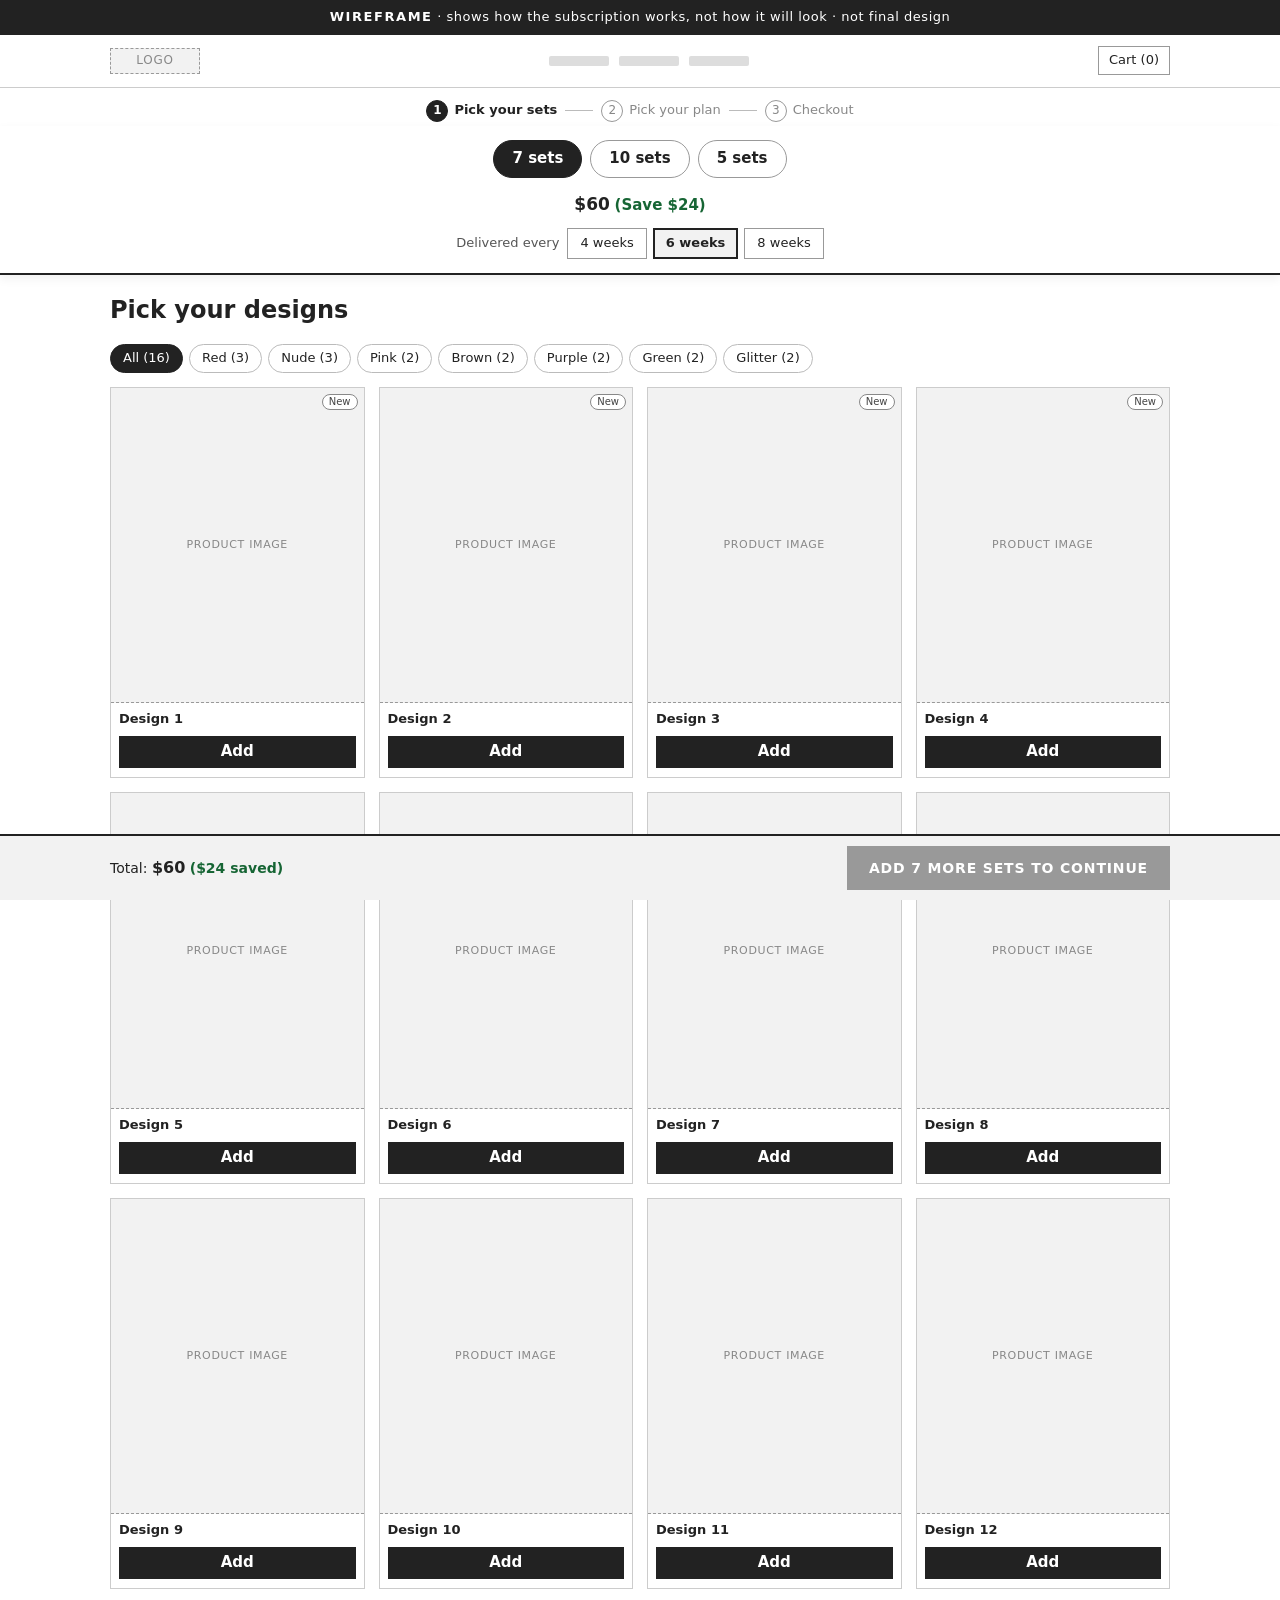
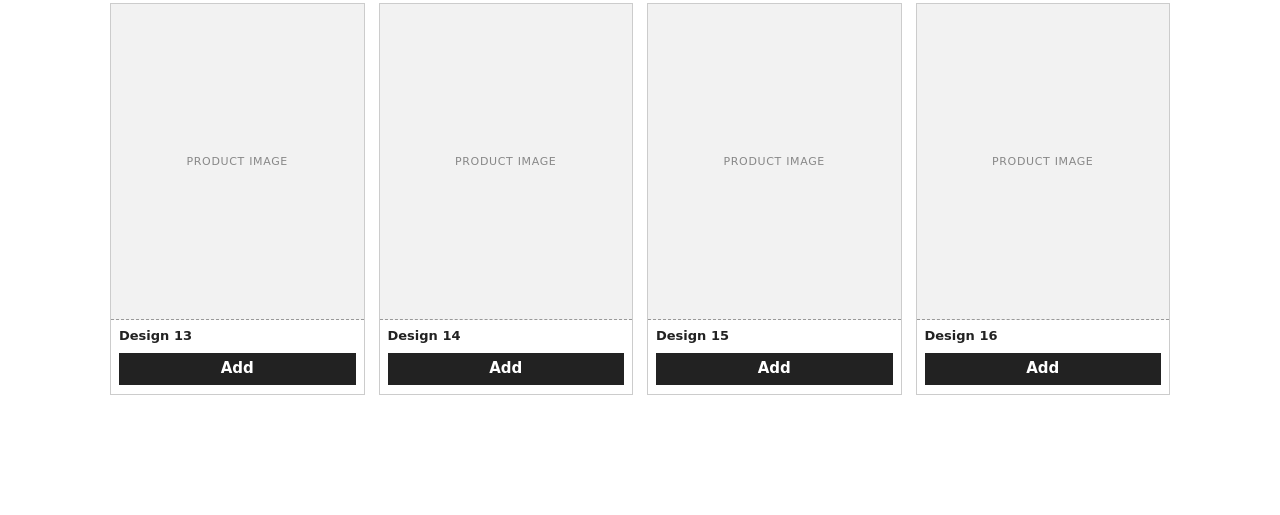
==== commit 4f5eb754: "Leon's feedback (2026-10-01): change picks from the tray, centred price, green savings - Picker C (m" ====
--- a/index.html
+++ b/index.html
@@ -4,6 +4,13 @@
 <meta charset="utf-8">
 <meta name="viewport" content="width=device-width, initial-scale=1">
 <title>WIREFRAME: Subscription flow (not final design)</title>
+<!--
+  Leon's second iteration (Looms, 2026-09-29):
+  step 1 = all designs visible (Heylinn grid) + a sticky picker that follows the scroll (Dr. Squatch
+  subscription-flow): sets tabs 7 / 10 / 5, price + save, delivery 4/6/8, one slot per set.
+  step 2 = "stay on subscription" plan step (Glaize pick-plan + his Figma): subscription card vs buy once.
+  step 3 = Shopify checkout. One-time price per set = $12 (his number). Subscription $40 / $60 / $80.
+-->
 <style>
 * { box-sizing: border-box; }
 body { margin: 0; background: #fff; color: #222; font: 15px/1.45 system-ui, -apple-system, "Segoe UI", Roboto, Arial, sans-serif; }
@@ -20,7 +27,7 @@
 @media (max-width: 600px) { .navs { display: none; } }
 .cart { border: 1px solid #999; padding: 4px 10px; font-size: 13px; }
 
-
+/* progress */
 .steps { display: flex; justify-content: center; gap: 8px; padding: 12px 0 4px; font-size: 13px; color: #888; }
 .steps span { display: flex; align-items: center; gap: 6px; }
 .steps span + span::before { content: ""; width: 28px; height: 1px; background: #bbb; margin-right: 2px; }
@@ -29,7 +36,7 @@
 .steps .on i { background: #222; color: #fff; border-color: #222; }
 .steps .done i { background: #ddd; }
 
-
+/* sticky picker (step 1) */
 .picker { position: sticky; top: 0; z-index: 5; background: #fff; border-bottom: 2px solid #222; box-shadow: 0 4px 10px rgba(0,0,0,.06); }
 .picker .wrap { display: grid; gap: 12px; padding-top: 14px; padding-bottom: 14px; }
 .tabs { display: flex; justify-content: center; gap: 8px; }
@@ -37,7 +44,7 @@
 .tabs button[aria-checked="true"] { background: #222; color: #fff; border-color: #222; }
 .pline { text-align: center; font-size: 15px; margin-top: 2px; }
 .pline b { font-size: 17px; }
-.pline .save { font-weight: 700; }
+.pline .save, .bar .save { font-weight: 700; color: #166534; white-space: nowrap; } /* savings in green: 7.1:1 on #fff, 6.4:1 on the bar's #f2f2f2 */
 .mid { display: flex; justify-content: center; align-items: center; gap: 16px; }
 .freqs { display: flex; gap: 6px; align-items: center; flex: none; }
 .freqs .lbl { font-size: 13px; color: #555; margin-right: 2px; }
@@ -46,8 +53,6 @@
 .slots { display: flex; flex-wrap: wrap; justify-content: center; gap: 12px; }
 @media (max-width: 700px) {
   .slots { display: grid; grid-template-columns: repeat(var(--cols), minmax(0, 1fr)); gap: 5px; }
-  .slot { width: auto; }
-  .slot .sq { width: 100%; height: auto; aspect-ratio: 1; }
   .mid { justify-content: center; }
   .picker .wrap { gap: 7px; padding-top: 10px; padding-bottom: 8px; }
   .tabs button { padding: 5px 14px; }
@@ -63,9 +68,11 @@
 .slot .rm { position: absolute; top: -7px; right: -7px; width: 18px; height: 18px; border-radius: 50%; border: 1px solid #222; background: #fff; font-size: 11px; line-height: 1; display: grid; place-items: center; padding: 0; cursor: pointer; }
 .slot span { font-size: 11px; text-align: center; white-space: nowrap; overflow: hidden; text-overflow: ellipsis; color: #666; }
 .slot.full span { color: #222; font-weight: 600; }
+.card.flash { animation: flash 1.2s ease-out; }
+@keyframes flash { 0%, 40% { outline: 3px solid #222; outline-offset: 2px; } 100% { outline: 3px solid transparent; outline-offset: 2px; } }
 .slot.pop .sq { outline: 3px solid #222; outline-offset: 1px; }
 
-
+/* grid (step 1) */
 .intro { padding: 18px 0 6px; }
 .intro h1 { margin: 0; font-size: 24px; font-weight: 600; }
 .intro p { margin: 2px 0 0; color: #666; font-size: 14px; }
@@ -87,7 +94,7 @@
 .card .ctl button.add { flex: 1; background: #222; color: #fff; border-color: #222; font-weight: 600; }
 .card .ctl button:disabled { opacity: .35; cursor: not-allowed; }
 
-
+/* bottom bar */
 .bar { position: fixed; left: 0; right: 0; bottom: 0; z-index: 6; background: #f2f2f2; border-top: 2px solid #222; }
 .bar .wrap { display: flex; justify-content: space-between; align-items: center; gap: 12px; height: 64px; }
 .bar .tot { font-size: 14px; }
@@ -96,7 +103,7 @@
 .btn:disabled { background: #999; cursor: not-allowed; }
 .btn.ghost { background: #fff; color: #222; border: 1px solid #222; }
 
-
+/* plan (step 2) */
 .plan { max-width: 620px; margin: 0 auto; padding: 18px 20px 120px; display: grid; gap: 14px; }
 .plan h1 { text-align: center; font-size: 24px; margin: 0; font-weight: 600; }
 .opt { position: relative; border: 1px solid #bbb; padding: 14px; cursor: pointer; background: #fff; display: grid; gap: 12px; }
@@ -114,6 +121,7 @@
 .price b { font-size: 20px; }
 .price s { color: #777; font-size: 14px; }
 .chip { font-size: 12px; font-weight: 700; border: 1px solid #222; padding: 1px 7px; }
+.chip.save { color: #166534; border-color: #166534; }
 .inner { display: none; border-top: 1px dashed #bbb; padding-top: 12px; gap: 10px; }
 .opt[aria-checked="true"] .inner { display: grid; }
 .inner select { font: inherit; padding: 8px; border: 1px solid #999; background: #fff; width: 100%; }
@@ -121,11 +129,16 @@
 .checks li::before { content: "✓  "; font-weight: 700; }
 .navrow { display: grid; grid-template-columns: 1fr 2fr; gap: 10px; }
 
-
+/* checkout (step 3) */
 .co { max-width: 620px; margin: 0 auto; padding: 18px 20px 60px; display: grid; gap: 12px; }
 .co .box { height: 260px; font-size: 13px; }
 .co p { margin: 0; font-size: 14px; }
-@media (max-width: 700px) { .slot span { font-size: 9px; white-space: normal; line-height: 1.15; } }
+@media (max-width: 700px) {
+  .slot { width: auto; }
+  .slot .sq { width: 100%; height: auto; aspect-ratio: 1; }
+  .slot .rm { top: -6px; right: -5px; width: 16px; height: 16px; font-size: 10px; }
+  .slot span { font-size: 9px; white-space: normal; line-height: 1.15; }
+}
 @media (max-width: 700px) {
   .filters { flex-wrap: nowrap; overflow-x: auto; }
   .filters button { flex: none; }
@@ -154,6 +167,7 @@
   <span data-s="3"><i>3</i>Checkout</span>
 </div>
 
+<!-- STEP 1 -->
 <section id="s1">
   <div class="picker" id="picker">
     <div class="wrap">
@@ -182,6 +196,7 @@
   </div>
 </section>
 
+<!-- STEP 2 -->
 <section id="s2" hidden>
   <div class="plan">
     <h1>Pick your plan</h1>
@@ -195,7 +210,7 @@
             <div class="ttl"><b id="subN">7 Sets</b><span class="tag">Subscribe &amp; save</span></div>
             <div class="sub" id="subF">Delivered every 6 weeks</div>
           </div>
-          <div class="price"><b id="subP">Start now $60</b><s id="subS">$84</s><span class="chip" id="subOff">Save 28%</span><span class="chip">Free shipping every order</span></div>
+          <div class="price"><b id="subP">Start now $60</b><s id="subS">$84</s><span class="chip save" id="subOff">Save 28%</span><span class="chip">Free shipping every order</span></div>
         </div>
         <div class="inner">
           <select id="subSel" aria-label="Delivery frequency"></select>
@@ -224,6 +239,7 @@
   </div>
 </section>
 
+<!-- STEP 3 -->
 <section id="s3" hidden>
   <div class="co">
     <div class="box">Shopify checkout (payment)</div>
@@ -233,8 +249,8 @@
 
 
 <script>
-const ONE_SET = 12;
-const TIERS = [
+const ONE_SET = 12;                         /* one-time price per set */
+const TIERS = [                             /* shown in this order (Squatch's 6/10/4), 7 is the default */
   { n: 7,  price: 60 },
   { n: 10, price: 80 },
   { n: 5,  price: 40 },
@@ -268,17 +284,31 @@
   $$("#freqs button").forEach(b => b.onclick = () => { S.freq = +b.dataset.f; render(); });
 
   const slots = $("#slots");
-  slots.hidden = S.picks.length === 0;
+  slots.hidden = S.picks.length === 0;   /* the slot row appears once the first design is added */
   slots.style.setProperty("--n", S.n);
   slots.style.setProperty("--cols", S.n <= 7 ? S.n : 5);
   slots.innerHTML = Array.from({ length: S.n }, (_, i) => {
     const id = S.picks[i];
     return id
-      ? `<div class="slot full" data-i="${i}"><div class="sq" title="Tap to remove">img<button type="button" class="rm" data-rm="${i}" aria-label="Remove ${byId[id].name}">×</button></div><span>${byId[id].name}</span></div>`
+      ? `<div class="slot full" data-i="${i}"><div class="sq" role="button" tabindex="0" data-go="${id}" aria-label="Show ${byId[id].name} in the grid">img<button type="button" class="rm" data-rm="${i}" aria-label="Remove ${byId[id].name}">×</button></div><span>${byId[id].name}</span></div>`
       : `<div class="slot"><div class="sq"></div><span>Colour ${i + 1}</span></div>`;
   }).join("");
   $$("[data-rm]").forEach(b => b.onclick = e => { e.stopPropagation(); S.picks.splice(+b.dataset.rm, 1); render(); });
-  $$(".slot.full .sq").forEach(sq => sq.onclick = () => { S.picks.splice(+sq.parentElement.dataset.i, 1); render(); });
+  /* tapping a picked slot jumps to its design in the grid (Leon, 2026-10-01), so a pick is changed where it was made; × removes it */
+  $$(".slot.full .sq").forEach(sq => {
+    sq.onclick = () => goToCard(sq.dataset.go);
+    sq.onkeydown = e => { if (e.key === "Enter" || e.key === " ") { e.preventDefault(); goToCard(sq.dataset.go); } };
+  });
+}
+
+/* scroll a design's card into view below the pinned picker and flash it */
+function goToCard(id) {
+  if (!$(`.card[data-id="${id}"]`)) { S.filter = "All"; renderGrid(); }   /* a colour filter may hide it */
+  const card = $(`.card[data-id="${id}"]`); if (!card) return;
+  card.style.scrollMarginTop = `${$(".picker").offsetHeight + 12}px`;
+  const still = matchMedia("(prefers-reduced-motion: reduce)").matches;
+  card.scrollIntoView({ behavior: still ? "auto" : "smooth", block: "start" });
+  card.classList.remove("flash"); void card.offsetWidth; card.classList.add("flash");
 }
 
 function renderGrid() {
@@ -290,7 +320,7 @@
     const ctl = q
       ? `<button type="button" data-m="${d.id}" aria-label="Remove one">−</button><b>${q}</b><button type="button" data-p="${d.id}" ${full ? "disabled" : ""} aria-label="Add one">+</button>`
       : `<button type="button" class="add" data-p="${d.id}" ${full ? "disabled" : ""}>Add</button>`;
-    return `<div class="card">
+    return `<div class="card" data-id="${d.id}">
       <div class="box img">${d.isNew ? `<span class="new">New</span>` : ""}<span class="b">Product image</span><span class="h">On-hand photo<br>(shows on hover)</span></div>
       <div class="nm">${d.name}</div>
       <div class="ctl">${ctl}</div>
@@ -308,7 +338,7 @@
 
 function renderBar() {
   const l = left();
-  $("#tot").innerHTML = `Total: <b>${usd(tier().price)}</b> (${usd(save())} saved)`;
+  $("#tot").innerHTML = `Total: <b>${usd(tier().price)}</b> <span class="save">(${usd(save())} saved)</span>`;
   $("#next").disabled = l > 0;
   $("#next").textContent = l > 0 ? `Add ${l} more set${l === 1 ? "" : "s"} to continue` : "Next";
 }
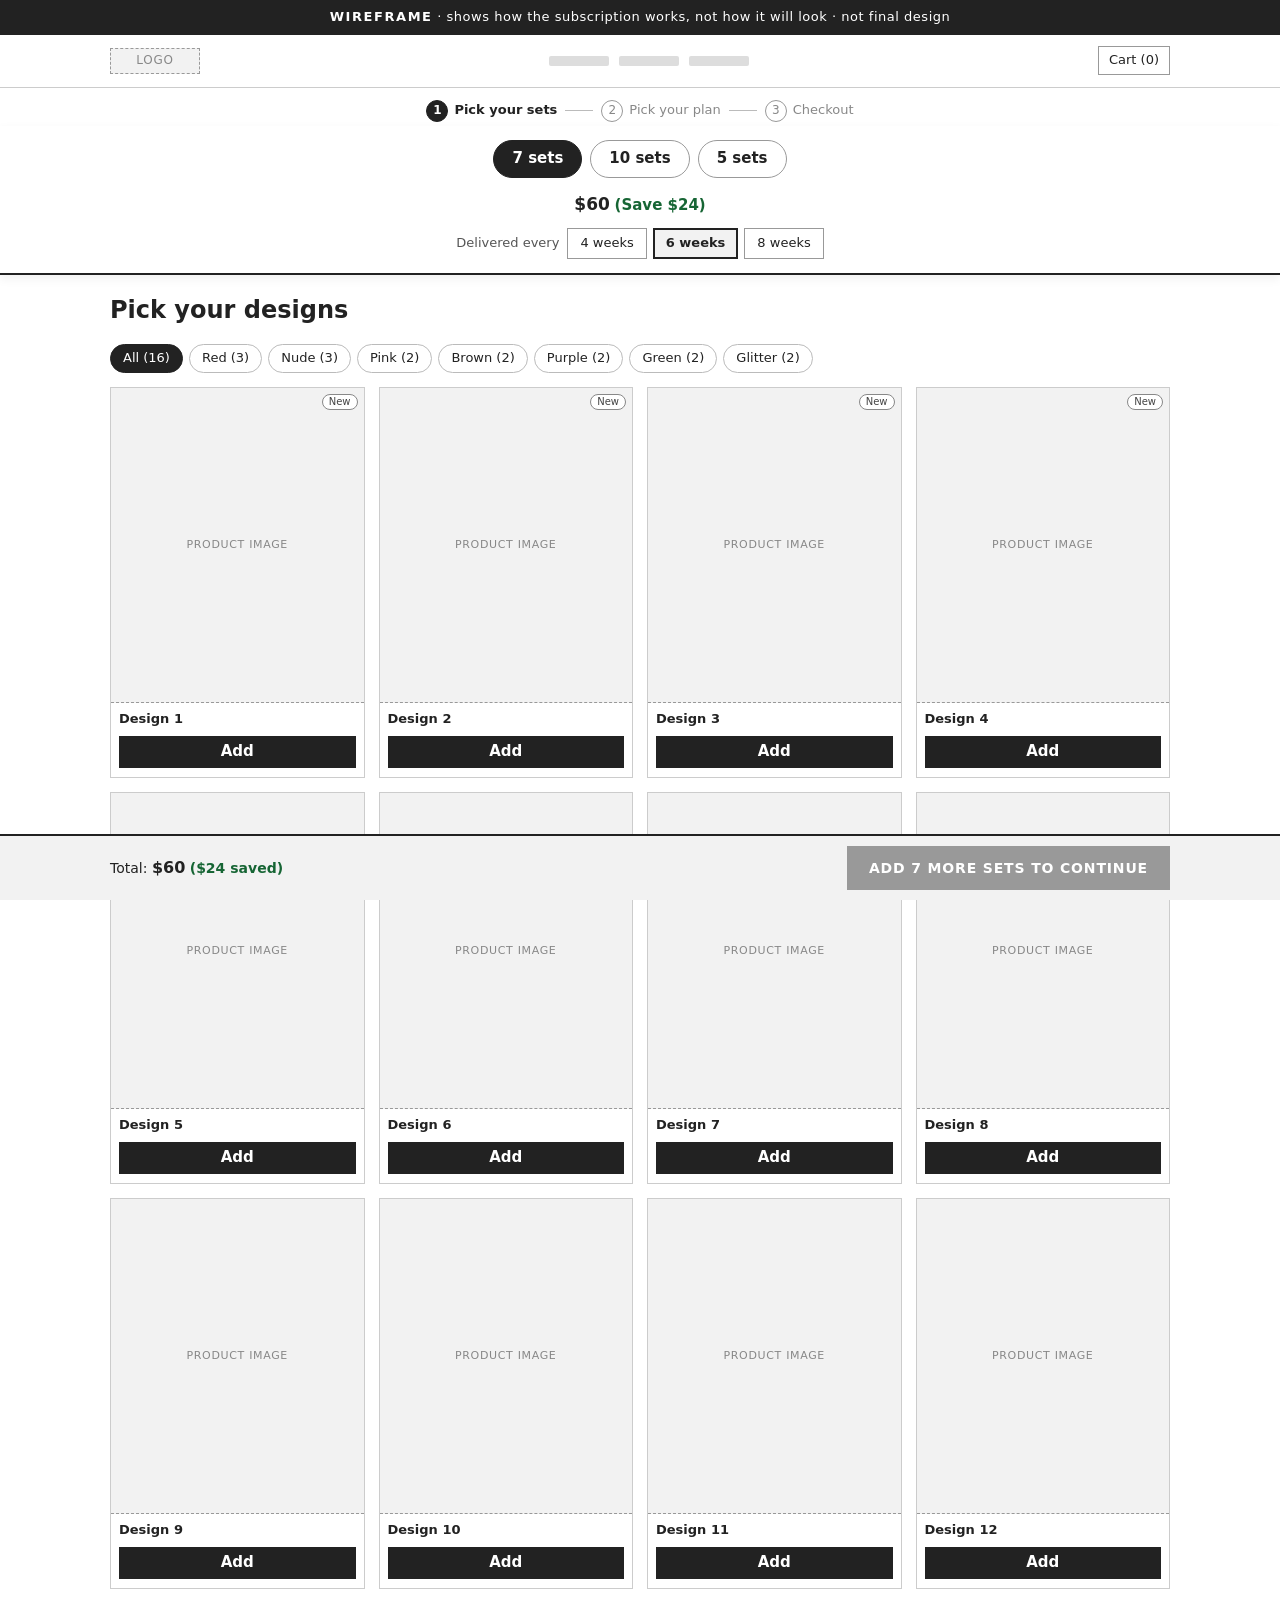
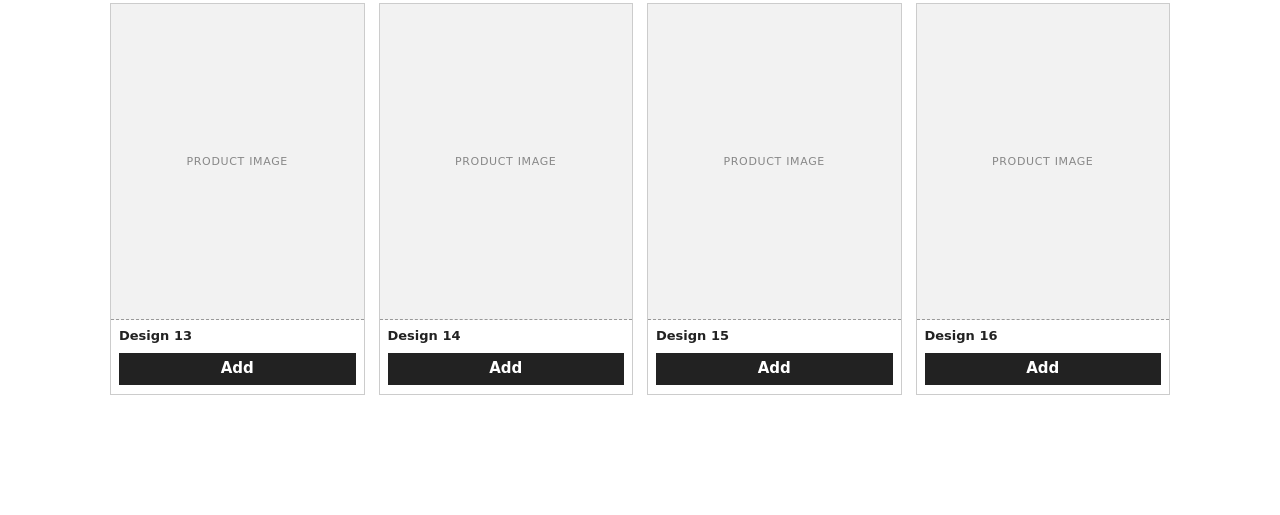
==== commit cbc235d8: "Main flow on mobile = picker option C, so one link covers desktop and mobile Joined sets control, pr" ====
--- a/index.html
+++ b/index.html
@@ -133,11 +133,21 @@
 .co { max-width: 620px; margin: 0 auto; padding: 18px 20px 60px; display: grid; gap: 12px; }
 .co .box { height: 260px; font-size: 13px; }
 .co p { margin: 0; font-size: 14px; }
+/* mobile = picker option C (variants/c.html), chosen 2026-10-01: joined sets control, the price centred
+   and larger, the delivery buttons under it, the box's slots in one row of squares (no names) */
 @media (max-width: 700px) {
+  .picker .wrap { gap: 10px; }
+  .tabs { display: grid; grid-template-columns: repeat(3, 1fr); gap: 0; border: 1px solid #222; border-radius: 10px; overflow: hidden; }
+  .tabs button, .tabs button[aria-checked="true"] { border: 0; border-left: 1px solid #222; border-radius: 0; padding: 8px 0; }
+  .tabs button:first-child { border-left: 0; }
+  .pline b { font-size: 24px; }
+  .pline .save { font-size: 17px; }
+  .slots { grid-template-columns: repeat(var(--n), minmax(0, 1fr)); padding-top: 6px; }
   .slot { width: auto; }
   .slot .sq { width: 100%; height: auto; aspect-ratio: 1; }
-  .slot .rm { top: -6px; right: -5px; width: 16px; height: 16px; font-size: 10px; }
-  .slot span { font-size: 9px; white-space: normal; line-height: 1.15; }
+  .slot .rm { top: -6px; right: -6px; width: 18px; height: 18px; font-size: 11px; }
+  .slot.full .sq { background: #d6d6d6; }
+  .slot span { display: none; }
 }
 @media (max-width: 700px) {
   .filters { flex-wrap: nowrap; overflow-x: auto; }
